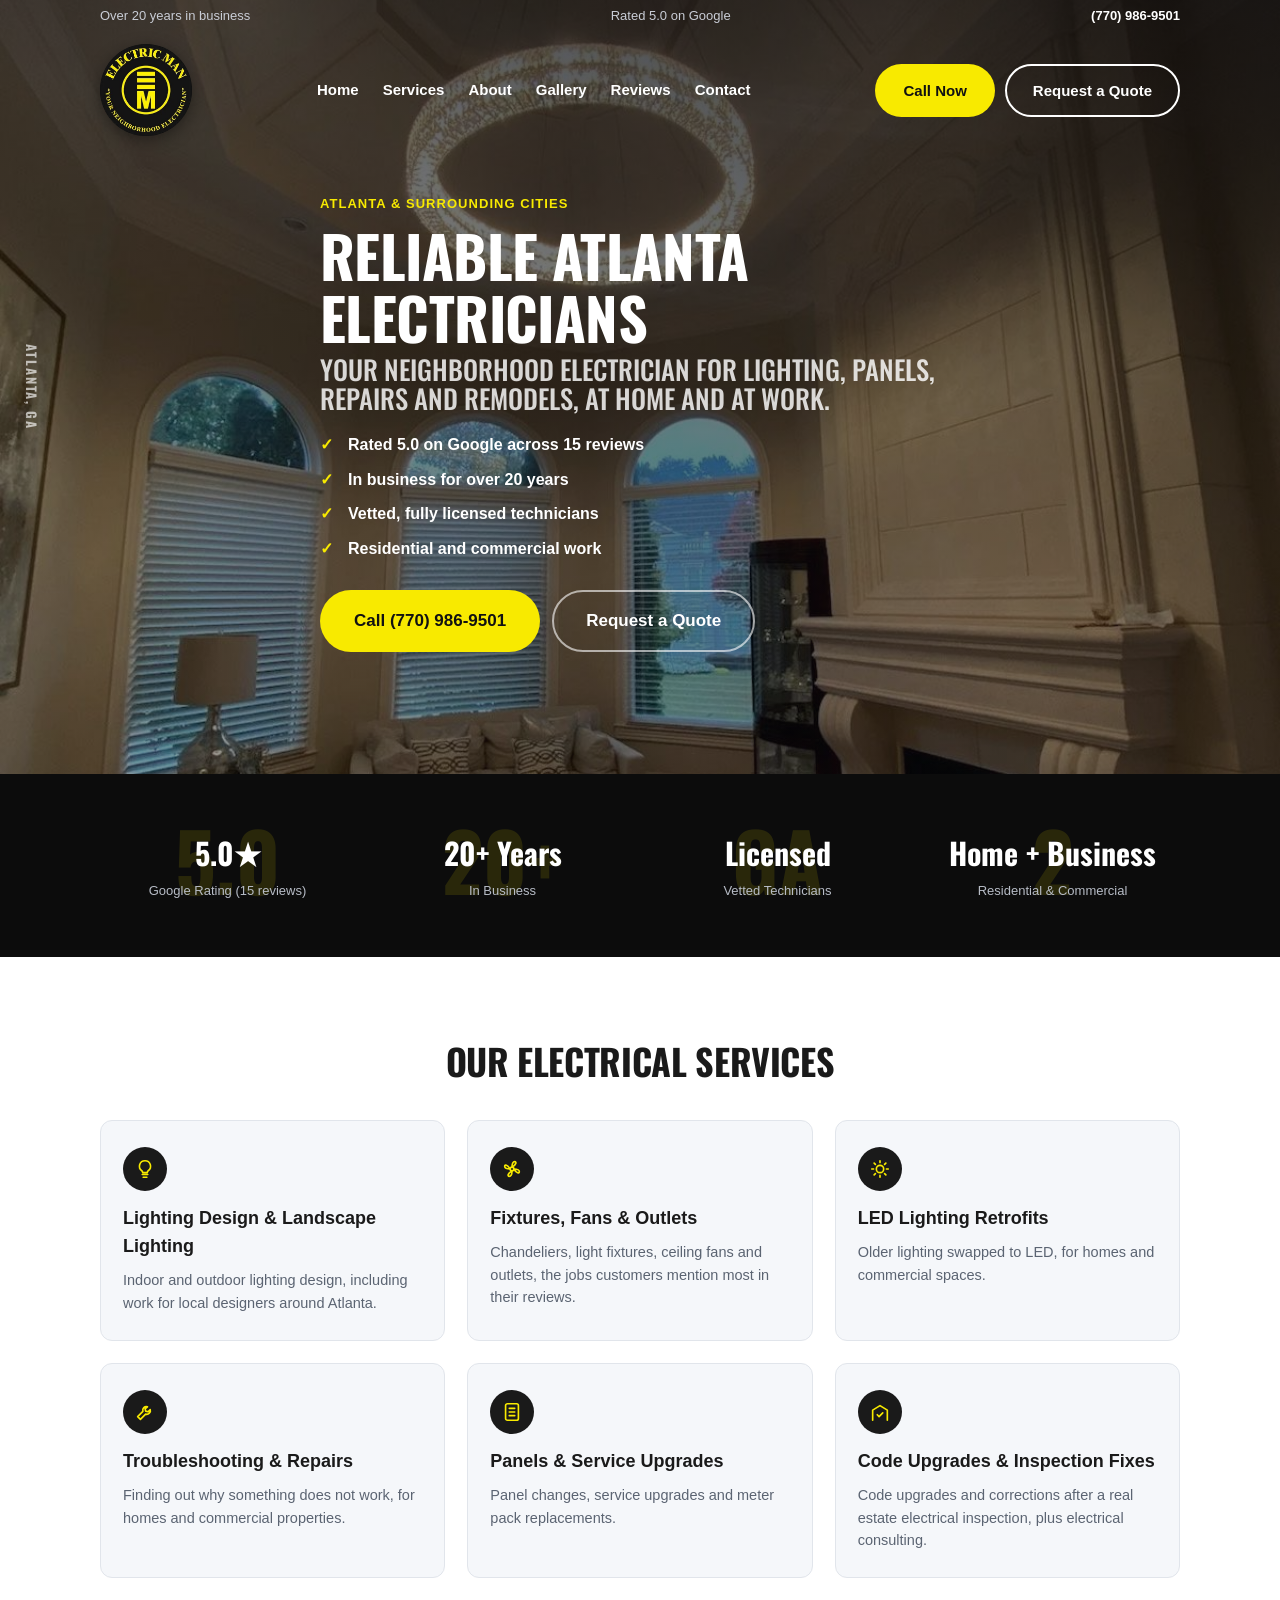
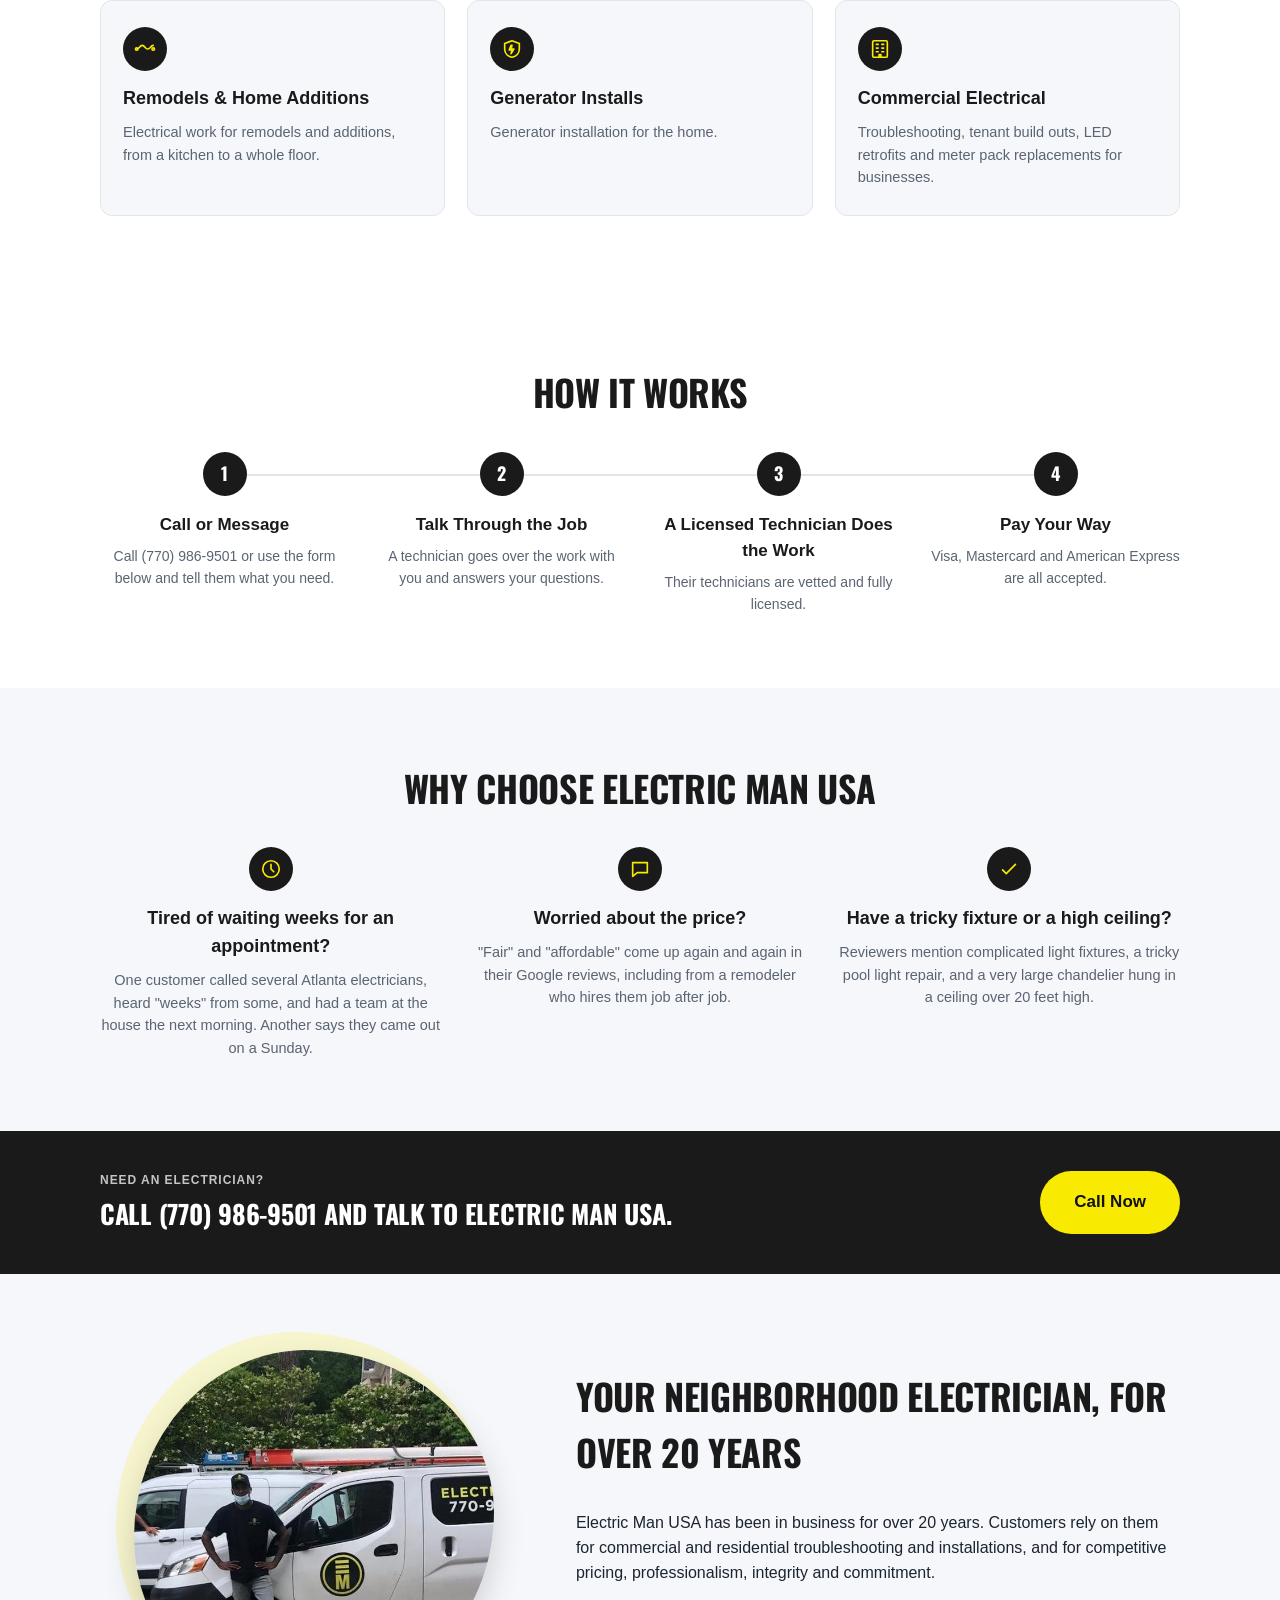
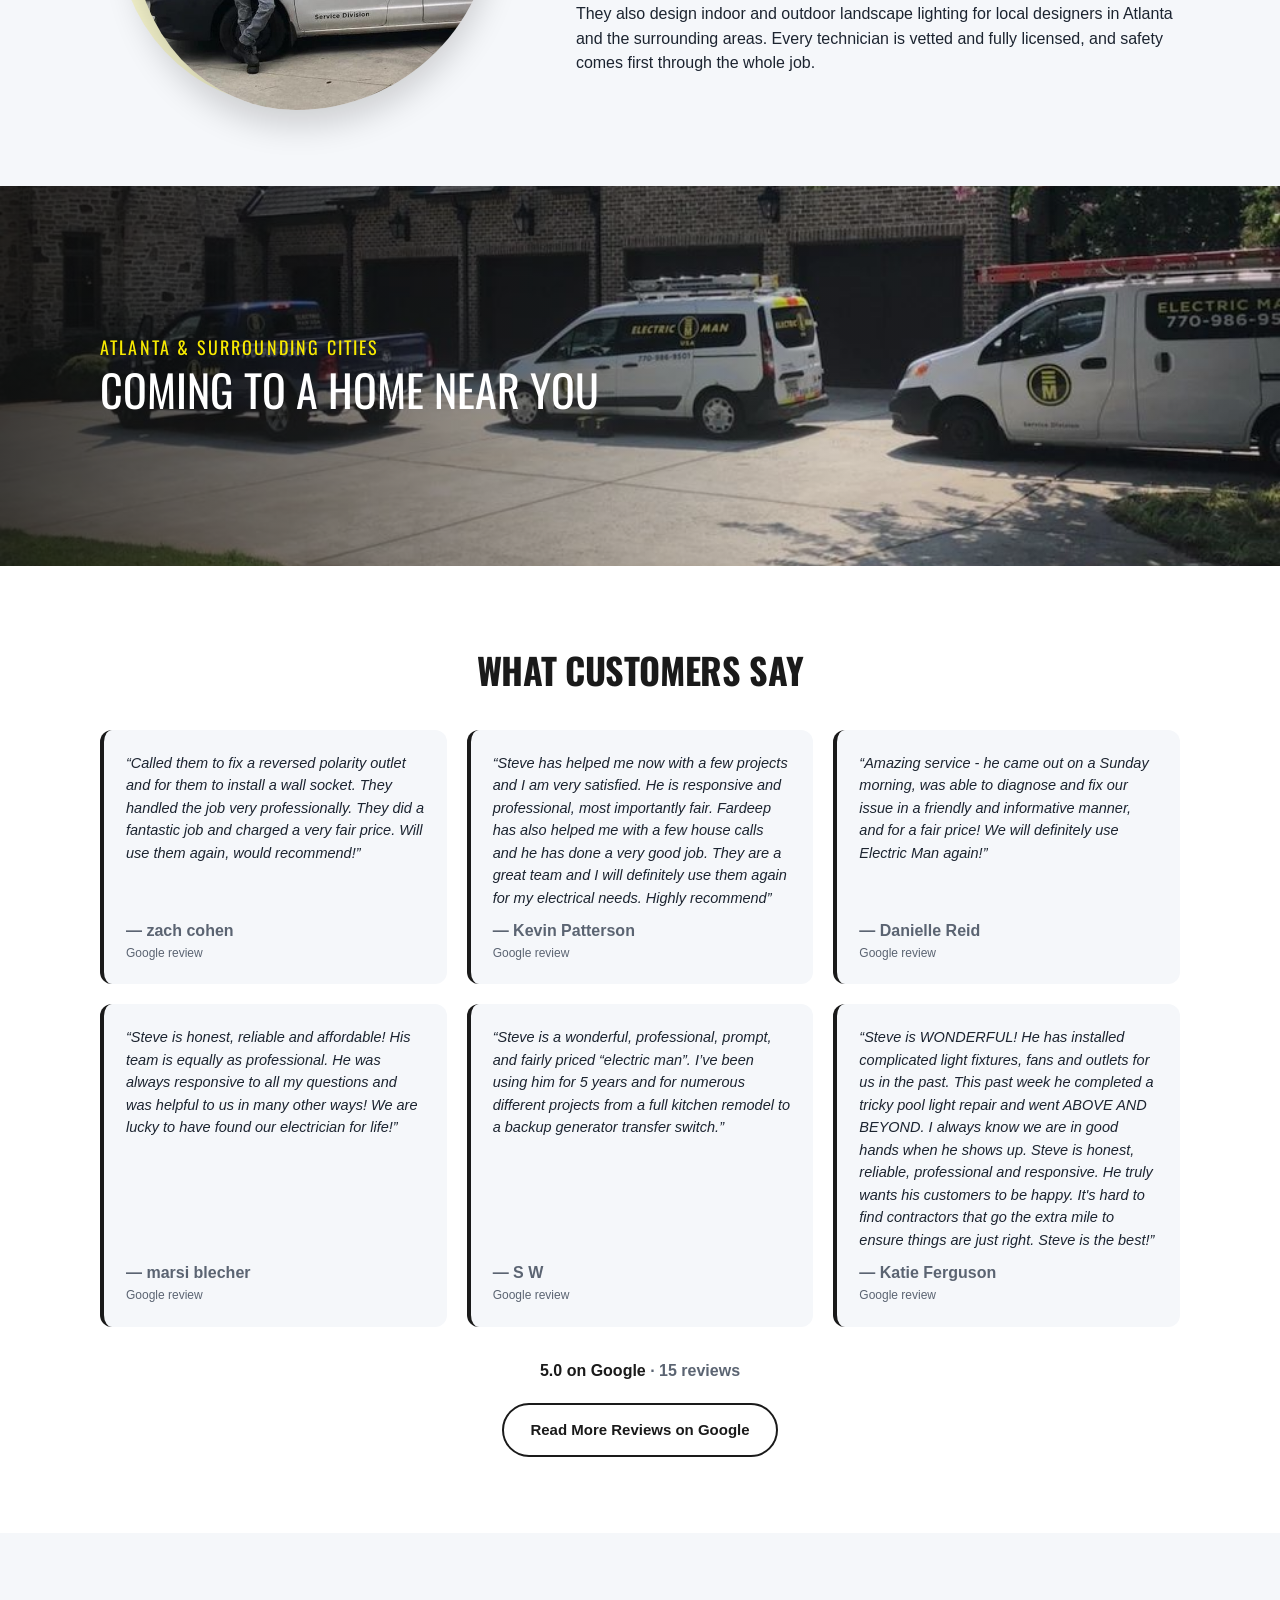
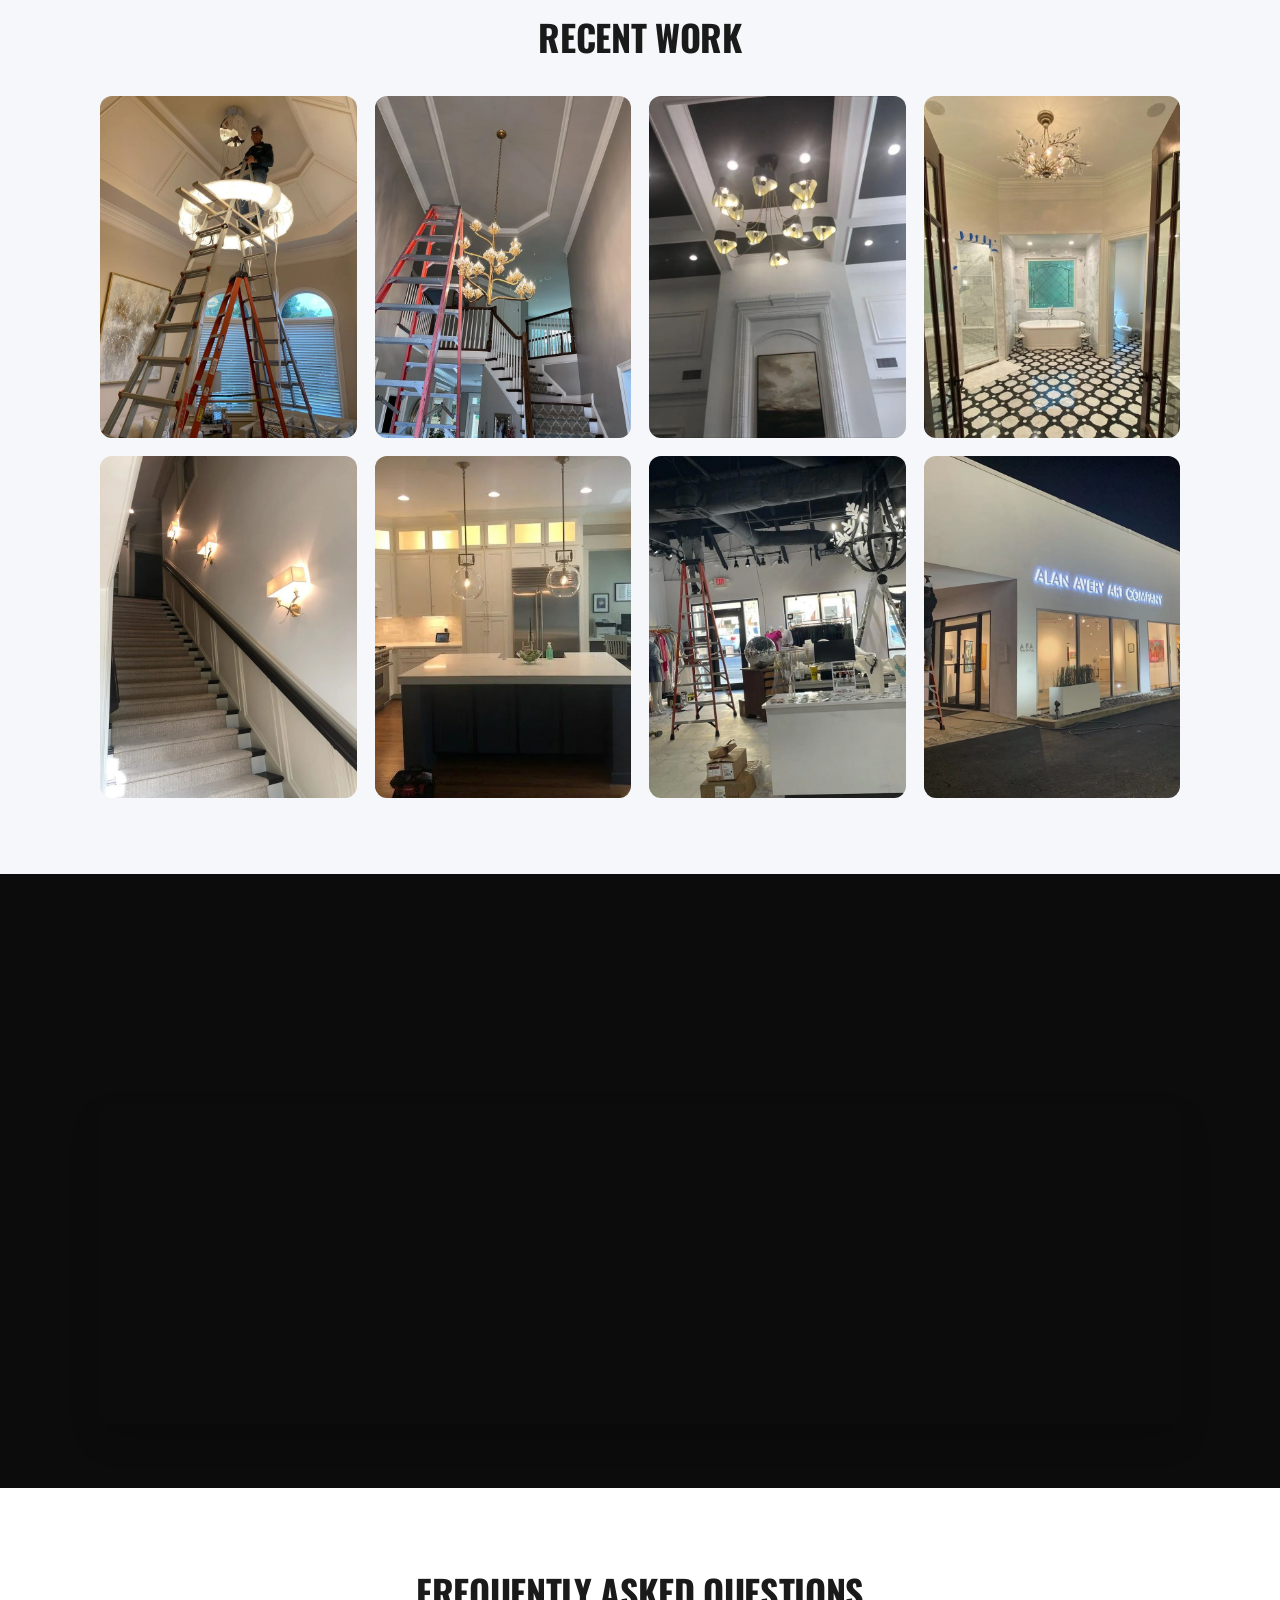
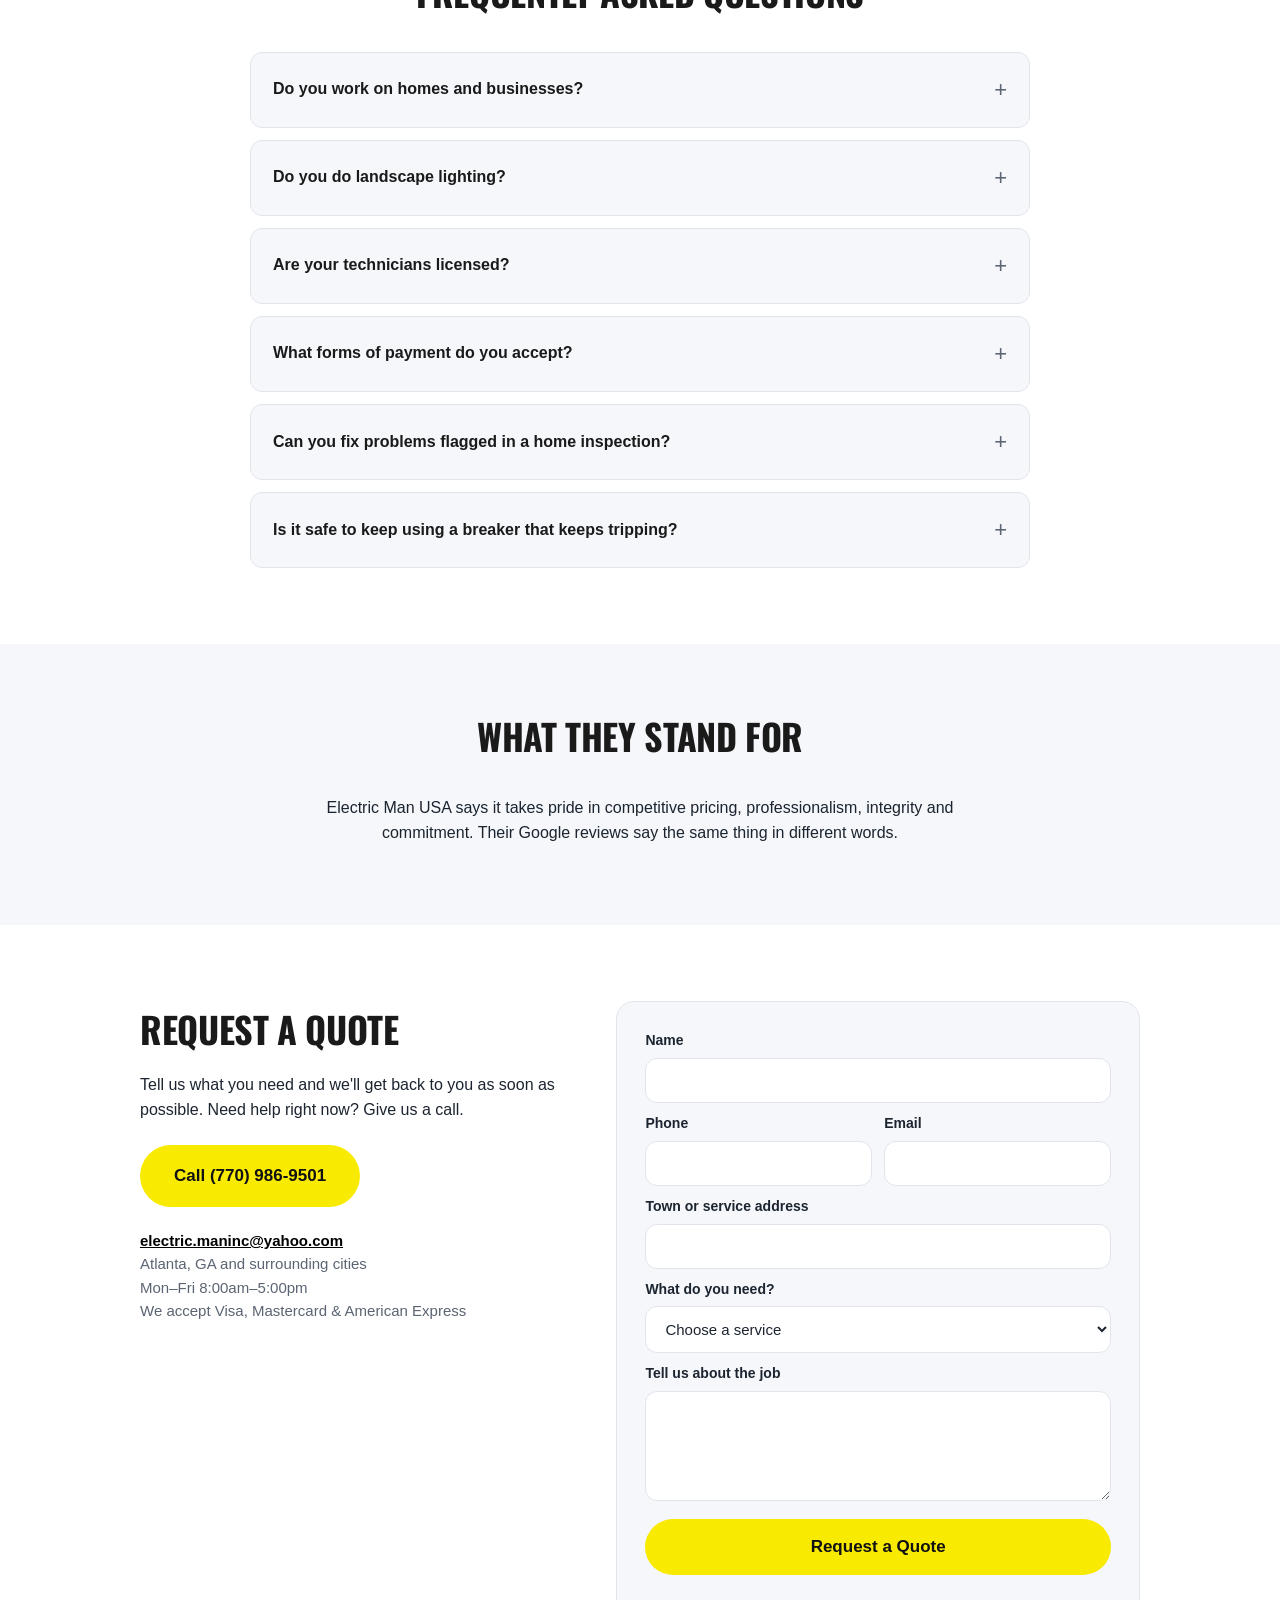
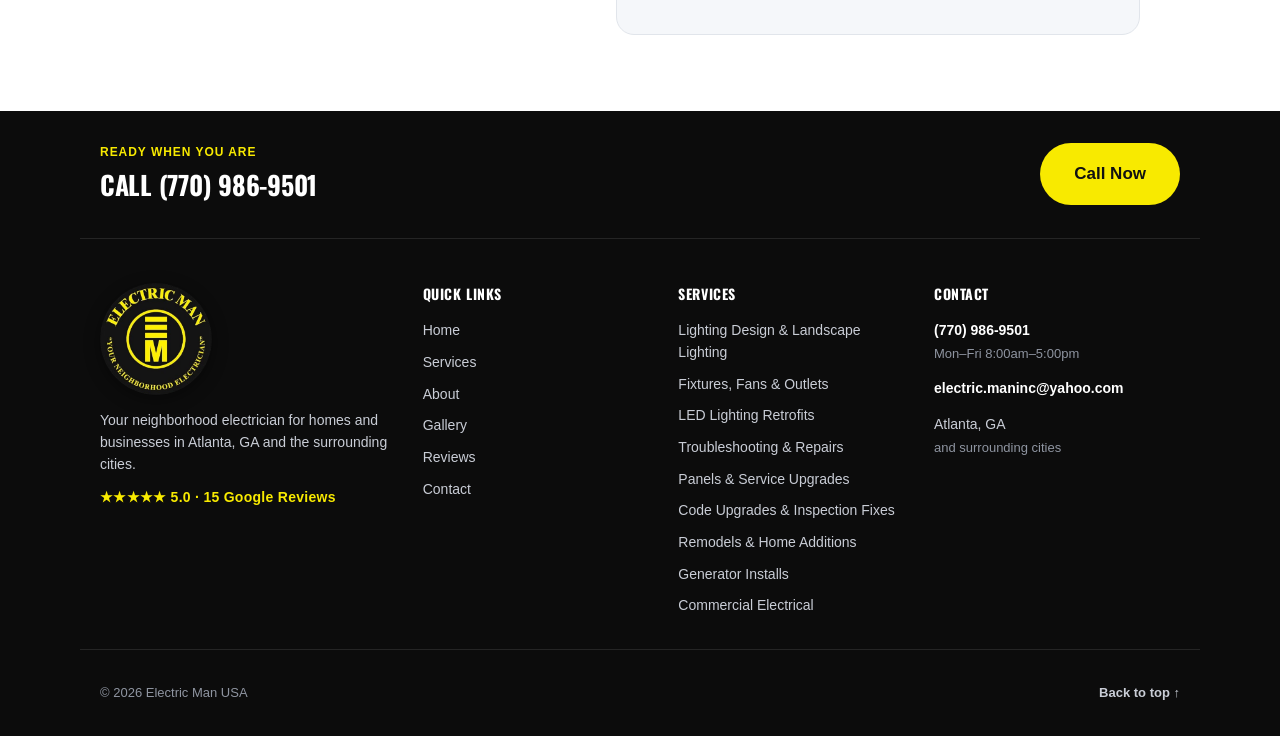
==== index.html @ 224c4399 "Free homepage rebuild for Electric Man USA (Atlanta, GA) Co-Authored-By: Claude Sonnet 5 <noreply@an" ====
<!DOCTYPE html>
<html lang="en">
<head>
<meta charset="UTF-8">
<meta name="viewport" content="width=device-width, initial-scale=1.0">
<title>Atlanta Electricians for Home &amp; Business | Electric Man USA</title>
<meta name="description" content="Reliable Atlanta electricians for lighting, panels, repairs and remodels. Rated 5.0 on Google. Call Electric Man USA at (770) 986-9501.">
<meta name="robots" content="index, follow">
<meta property="og:type" content="website">
<meta property="og:site_name" content="Electric Man USA">
<meta property="og:title" content="Atlanta Electricians for Home &amp; Business | Electric Man USA">
<meta property="og:description" content="Lighting, panels, repairs and remodels for Atlanta homes and businesses. Rated 5.0 on Google. Call (770) 986-9501.">
<meta property="og:locale" content="en_US">
<meta name="twitter:card" content="summary_large_image">
<meta name="twitter:title" content="Atlanta Electricians for Home &amp; Business | Electric Man USA">
<meta name="twitter:description" content="Lighting, panels, repairs and remodels for Atlanta homes and businesses. Rated 5.0 on Google.">
<!-- TODO before launch: add <link rel="canonical">, og:url, and og:image / twitter:image
     (needs a real domain and a hosted image; a data: URI won't work for social scrapers). -->
<script type="application/ld+json">
{
  "@context": "https://schema.org",
  "@type": "Electrician",
  "name": "Electric Man USA",
  "telephone": "+1-770-986-9501",
  "email": "electric.maninc@yahoo.com",
  "address": { "@type": "PostalAddress", "addressLocality": "Atlanta", "addressRegion": "GA", "addressCountry": "US" },
  "openingHoursSpecification": [{ "@type": "OpeningHoursSpecification", "dayOfWeek": ["Monday", "Tuesday", "Wednesday", "Thursday", "Friday"], "opens": "08:00", "closes": "17:00" }],
  "areaServed": [{ "@type": "City", "name": "Atlanta, GA" }],
  "paymentAccepted": "Visa, Mastercard, American Express",
  "aggregateRating": { "@type": "AggregateRating", "ratingValue": "5.0", "reviewCount": "15", "bestRating": "5" },
  "review": [
    {"@type": "Review", "author": {"@type": "Person", "name": "zach cohen"}, "reviewBody": "Called them to fix a reversed polarity outlet and for them to install a wall socket. They handled the job very professionally. They did a fantastic job and charged a very fair price. Will use them again, would recommend!"},
    {"@type": "Review", "author": {"@type": "Person", "name": "Kevin Patterson"}, "reviewBody": "Steve has helped me now with a few projects and I am very satisfied. He is responsive and professional, most importantly fair. Fardeep has also helped me with a few house calls and he has done a very good job. They are a great team and I will definitely use them again for my electrical needs. Highly recommend"},
    {"@type": "Review", "author": {"@type": "Person", "name": "Danielle Reid"}, "reviewBody": "Amazing service - he came out on a Sunday morning, was able to diagnose and fix our issue in a friendly and informative manner, and for a fair price! We will definitely use Electric Man again!"},
    {"@type": "Review", "author": {"@type": "Person", "name": "marsi blecher"}, "reviewBody": "Steve is honest, reliable and affordable! His team is equally as professional. He was always responsive to all my questions and was helpful to us in many other ways! We are lucky to have found our electrician for life!"},
    {"@type": "Review", "author": {"@type": "Person", "name": "S W"}, "reviewBody": "Steve is a wonderful, professional, prompt, and fairly priced “electric man”. I’ve been using him for 5 years and for numerous different projects from a full kitchen remodel to a backup generator transfer switch."},
    {"@type": "Review", "author": {"@type": "Person", "name": "Katie Ferguson"}, "reviewBody": "Steve is WONDERFUL! He has installed complicated light fixtures, fans and outlets for us in the past. This past week he completed a tricky pool light repair and went ABOVE AND BEYOND. I always know we are in good hands when he shows up. Steve is honest, reliable, professional and responsive. He truly wants his customers to be happy. It's hard to find contractors that go the extra mile to ensure things are just right. Steve is the best!"}
  ]
}
</script>
<link rel="preconnect" href="https://fonts.googleapis.com">
<link rel="preconnect" href="https://fonts.gstatic.com" crossorigin>
<link rel="preload" as="style" href="https://fonts.googleapis.com/css2?family=Oswald:wght@500;700&display=swap">
<link rel="stylesheet" href="https://fonts.googleapis.com/css2?family=Oswald:wght@500;700&display=swap" media="print" onload="this.media='all'">
<noscript><link rel="stylesheet" href="https://fonts.googleapis.com/css2?family=Oswald:wght@500;700&display=swap"></noscript>
<style>
/* ============ Design tokens ============
   Swap these per-business. Pull the primary/accent from the business's real
   logo/brand if they have one — sample the actual pixel colors (PIL/Pillow)
   rather than eyeballing a hex value, it's consistently more accurate.
   Otherwise this navy/amber pairing reads as "trades/trust" without looking
   like a template. Keep it to ONE dominant accent color doing all the
   CTA/heading work; a second brand color (if any) should stay a sparing
   accent (underlines, stat ghost numerals) rather than a second competing
   button color. Dark sections use a near-black ink rather than a second
   brand color — see "Modern visual design patterns" in references/patterns.md. */
:root {
  --color-primary: #1a1a1a;      /* logo black, sampled from the Electric Man badge (~#101010), lifted slightly */
  --color-primary-dark: #000000;
  --color-ink: #0c0c0c;          /* near-black — full-bleed section bands */
  --color-accent: #f8ea00;       /* logo yellow, sampled from the badge pixels (~#f8ea00) */
  --color-accent-dark: #c9bc00;
  --color-text: #1c2430;
  --color-text-muted: #5b6472;
  --color-bg: #ffffff;
  --color-bg-alt: #f5f7fa;
  --color-border: #e1e5eb;
  --font-body: -apple-system, BlinkMacSystemFont, "Segoe UI", Roboto, Helvetica, Arial, sans-serif;
  --font-heading: "Oswald", var(--font-body);
  --radius: 12px;
  --radius-pill: 999px;
  --shadow: 0 2px 10px rgba(0,0,0,.08);
  --shadow-lift: 0 16px 32px rgba(0,0,0,.16);
}

* { box-sizing: border-box; }
html { scroll-behavior: smooth; }
body {
  margin: 0;
  font-family: var(--font-body);
  color: var(--color-text);
  background: var(--color-bg);
  line-height: 1.55;
}
img { max-width: 100%; display: block; }
a { color: inherit; }
.wrap { max-width: 1120px; margin: 0 auto; padding: 0 20px; }

.skip-link {
  position: absolute; left: -999px; top: 0; background: #fff; color: #000;
  padding: 10px 16px; z-index: 100;
}
.skip-link:focus { left: 10px; top: 10px; }

/* Scroll-reveal: opacity + slight rise, disabled outright for reduced-motion.
   Motion is decoration only — never applied to phone numbers or CTAs. */
.reveal { opacity: 0; transform: translateY(16px); transition: opacity .5s ease, transform .5s ease; }
.reveal.is-visible { opacity: 1; transform: translateY(0); }
@media (prefers-reduced-motion: reduce) {
  .reveal { opacity: 1; transform: none; transition: none; }
}

/* ============ Buttons ============ */
.btn {
  display: inline-block;
  padding: 13px 26px;
  border-radius: var(--radius-pill);
  font-weight: 600;
  text-decoration: none;
  border: 2px solid transparent;
  cursor: pointer;
  font-size: 15px;
  transition: background .15s ease, color .15s ease, border-color .15s ease, transform .15s ease;
}
.btn-primary { background: var(--color-primary); color: #fff; }
.btn-primary:hover { background: var(--color-primary-dark); }
.btn-outline { background: transparent; border-color: currentColor; }
.btn-outline:hover { background: rgba(0,0,0,.05); }
.btn-lg { padding: 16px 32px; font-size: 17px; }

/* ============ Header (transparent over the full-bleed hero photo, solid once scrolled) ============
   position: absolute at rest — NOT sticky — so the hero photo starts at true y=0 behind it;
   .is-scrolled (toggled in the footer script as soon as scrollY > 12) switches it to fixed with
   a solid background, which is normal sticky-header behavior for the rest of the page. */
.site-header { position: absolute; top: 0; left: 0; right: 0; z-index: 50; }
.site-header.is-scrolled { position: fixed; }

/* Once the header is fixed (scrolled), a bare anchor jump (skip-link, back-to-top, the footer's
   real #services link) lands the target flush with the viewport's true top — right where the
   fixed header now sits, burying the section's own heading under it. scroll-margin-top offsets
   the landing spot by the scrolled header's real height (measured: ~98px desktop, ~53px under
   the 640px breakpoint where the topbar is already hidden) plus a little breathing room. */
#main, #services, #about, #reviews, #service-area, #contact { scroll-margin-top: 112px; }
@media (max-width: 640px) {
  #main, #services, #about, #reviews, #service-area, #contact { scroll-margin-top: 66px; }
}

.topbar {
  background: transparent;
  color: #c9cdd6;
  font-size: 13px;
  transition: background .3s ease;
}
.site-header.is-scrolled .topbar { background: var(--color-ink); }
.topbar-inner {
  display: flex; flex-wrap: wrap; gap: 8px 20px;
  justify-content: space-between; align-items: center;
  padding: 6px 20px;
}
.topbar-phone { color: #fff; font-weight: 700; text-decoration: none; }
/* The topbar is sticky-header chrome that eats a disproportionate chunk of a
   phone viewport on every scroll position. The phone number is already a
   persistent nav button and a persistent bottom bar on mobile, so the topbar
   (hours + address) is redundant below this width — drop it to give content
   the room back. */
@media (max-width: 640px) {
  .topbar { display: none; }
}

.main-nav {
  display: flex; align-items: center; justify-content: space-between;
  gap: 16px; padding: 12px 20px;
  background: transparent;
  border-bottom: 1px solid transparent;
  transition: padding .2s ease, box-shadow .2s ease, background .3s ease, border-color .3s ease, backdrop-filter .3s ease;
}
.site-header.is-scrolled .main-nav {
  padding: 6px 20px; box-shadow: var(--shadow);
  background: rgba(255,255,255,.9);
  backdrop-filter: saturate(180%) blur(8px);
  border-bottom-color: var(--color-border);
}
.logo { display: flex; align-items: center; gap: 10px; text-decoration: none; }
.logo-badge {
  width: 60px; height: 60px; border-radius: 50%; overflow: hidden;
  position: relative; flex-shrink: 0; background: #fff;
  box-shadow: inset 0 0 0 1px var(--color-border);
  transition: width .2s ease, height .2s ease;
}
.site-header.is-scrolled .logo-badge { width: 46px; height: 46px; }
.logo-badge img { width: 100%; height: 100%; object-fit: cover; }
.logo-text {
  font-family: var(--font-heading); font-size: 22px; font-weight: 700;
  color: var(--color-primary); letter-spacing: -0.01em; text-transform: uppercase;
}
.nav-links { list-style: none; display: flex; gap: 24px; margin: 0; padding: 0; }
.nav-links a { text-decoration: none; font-weight: 600; font-size: 15px; color: #fff; transition: color .3s ease; }
.site-header.is-scrolled .nav-links a { color: var(--color-text); }
.nav-links a:hover { color: var(--color-accent); }
.site-header.is-scrolled .nav-links a:hover { color: var(--color-primary); }
.nav-ctas { display: flex; gap: 10px; }
.nav-ctas .btn-outline { border-color: #fff; color: #fff; transition: color .3s ease, border-color .3s ease; }
.site-header.is-scrolled .nav-ctas .btn-outline { border-color: var(--color-primary); color: var(--color-primary); }

/* Hamburger toggle — hidden on desktop, shown under the mobile breakpoint */
.menu-toggle {
  display: none; flex-direction: column; justify-content: center; align-items: center;
  gap: 5px; width: 40px; height: 40px; padding: 8px; margin: 0;
  background: transparent; border: none; cursor: pointer; flex-shrink: 0;
}
.menu-toggle span {
  display: block; width: 100%; height: 2px; background: #fff;
  border-radius: 2px; transition: transform .2s ease, opacity .2s ease, background .3s ease;
}
.site-header.is-scrolled .menu-toggle span { background: var(--color-primary); }
.menu-toggle[aria-expanded="true"] span:nth-child(1) { transform: translateY(7px) rotate(45deg); }
.menu-toggle[aria-expanded="true"] span:nth-child(2) { opacity: 0; }
.menu-toggle[aria-expanded="true"] span:nth-child(3) { transform: translateY(-7px) rotate(-45deg); }

/* Mobile dropdown menu — holds the nav links AND the Call/Estimate buttons on
   mobile, since there's no room for them in the header bar itself. Anchored
   under the header as a floating panel so it overlays the page instead of
   pushing content down. */
.mobile-menu {
  display: none;
  position: absolute; top: 100%; left: 0; right: 0;
  background: #fff; border-bottom: 1px solid var(--color-border);
  box-shadow: var(--shadow-lift);
  padding: 8px 20px 24px;
}
.mobile-menu.is-open { display: block; }
.mobile-menu-links { list-style: none; margin: 0; padding: 0; display: grid; }
.mobile-menu-links a {
  display: block; padding: 14px 2px; font-weight: 600; font-size: 16px;
  text-decoration: none; color: var(--color-text); border-bottom: 1px solid var(--color-border);
}
.mobile-menu-ctas { display: grid; gap: 10px; margin-top: 16px; }
.mobile-menu-ctas .btn { text-align: center; width: 100%; }
.mobile-menu-ctas .btn-outline { border-color: var(--color-primary); color: var(--color-primary); }

@media (max-width: 860px) {
  .nav-links { display: none; }  /* desktop inline nav — replaced by the mobile menu below */
  .nav-ctas { display: none; }   /* header buttons — moved into the mobile menu, not the header bar */
  .menu-toggle { display: flex; }
  .main-nav { position: relative; flex-wrap: nowrap; }
}
@media (min-width: 861px) {
  .mobile-menu { display: none !important; }
}

/* ============ Hero (premium/editorial tier — full-bleed photo, not boxed) ============
   Photo fills the section edge-to-edge with a dark gradient overlay for legibility; copy sits
   on top in a single column. Pairs with the transparent-over-photo header below: the header is
   taken out of flow (position: absolute) so the hero starts at true y=0 behind it, then swaps
   to position: fixed with a solid background once .is-scrolled is set (see site-header rules) —
   position: sticky does NOT work for this, it still reserves its own flow space. */
.hero {
  position: relative; min-height: 86vh; display: flex; align-items: center;
  overflow: hidden; background: var(--color-ink); color: #fff;
}
.hero-bg-photo {
  position: absolute; inset: 0; width: 100%; height: 100%; object-fit: cover; z-index: 0;
}
.hero::before {
  content: ""; position: absolute; inset: 0; z-index: 1; pointer-events: none;
  background: linear-gradient(200deg, rgba(6,8,14,.82) 0%, rgba(6,8,14,.55) 45%, rgba(6,8,14,.4) 100%);
}
.hero-inner {
  position: relative; z-index: 2;
  /* Longhand only — a shorthand `padding: Xpx 0 Ypx` here would silently wipe the horizontal
     padding .wrap already supplies (documented pitfall; verified with getComputedStyle below). */
  padding-top: 168px; padding-bottom: 96px;
}
.hero-copy { max-width: 640px; }
.eyebrow {
  text-transform: uppercase; letter-spacing: .08em; font-size: 13px;
  font-weight: 700; color: var(--color-accent); margin: 0 0 10px;
}
.hero h1 {
  font-family: var(--font-heading); font-size: clamp(34px, 5.2vw, 58px);
  line-height: 1.08; margin: 0 0 20px; color: #fff;
  text-transform: uppercase; letter-spacing: -0.01em;
}
.hero h1 .h1-sub {
  display: block; font-size: 0.46em; letter-spacing: 0;
  color: rgba(255,255,255,.82); font-weight: 500; margin-top: 6px;
}
.trust-bullets { list-style: none; margin: 0 0 28px; padding: 0; display: grid; gap: 10px; }
.trust-bullets li { font-weight: 600; padding-left: 28px; position: relative; }
.trust-bullets li::before {
  content: "✓"; position: absolute; left: 0; color: var(--color-accent); font-weight: 800;
}
.hero-ctas { display: flex; gap: 12px; flex-wrap: wrap; }

/* Rotated vertical edge label — a near-zero-cost editorial detail (see "Premium/editorial
   design tier" in references/patterns.md). Hidden on narrow phones where there's no room. */
.hero-edge-label {
  position: absolute; left: 22px; top: 50%; transform: translateY(-50%);
  writing-mode: vertical-rl; text-orientation: mixed;
  color: rgba(255,255,255,.65); font-family: var(--font-heading); font-weight: 700;
  letter-spacing: .14em; font-size: 13px; text-transform: uppercase; z-index: 2;
}
@media (max-width: 700px) { .hero-edge-label { display: none; } }

.photo-placeholder {
  background: repeating-linear-gradient(45deg, #dde3ec, #dde3ec 12px, #eef1f6 12px, #eef1f6 24px);
  border: 2px dashed #b7c0cf;
  border-radius: var(--radius);
  min-height: 280px;
  display: flex; align-items: center; justify-content: center;
  color: #5b6472; font-weight: 700; text-align: center; padding: 20px;
}

@media (max-width: 700px) {
  .hero { min-height: 78vh; }
}

/* ============ Trust stats bar (ghost-numeral treatment) ============
   data-ghost repeats the stat value as a huge, low-opacity watermark behind
   it — the single highest-payoff visual device found in the modern-design
   research. font-size uses clamp(), not a fixed px — a fixed size overflows
   into the neighboring column on narrow phones. */
.stats-bar { background: var(--color-ink); color: #fff; padding: 44px 0; }
.stats-grid {
  display: grid; grid-template-columns: repeat(4, 1fr); gap: 20px; text-align: center;
}
.stat { position: relative; padding: 12px 8px; overflow: hidden; }
.stat::before {
  content: attr(data-ghost);
  position: absolute; top: 50%; left: 50%; transform: translate(-50%, -55%);
  font-family: var(--font-heading); font-size: clamp(36px, 12vw, 80px); font-weight: 700;
  color: var(--color-accent); opacity: .12; white-space: nowrap; z-index: 0;
  pointer-events: none;
}
.stat-value { position: relative; z-index: 1; display: block; font-family: var(--font-heading); font-size: 30px; font-weight: 700; }
.stat-label { position: relative; z-index: 1; display: block; font-size: 13px; color: #b7bcc6; margin-top: 4px; }
@media (max-width: 700px) { .stats-grid { grid-template-columns: repeat(2, 1fr); } }

/* ============ Services ============ */
.services { padding: 76px 0; }
.services h2, .about h2, .testimonials h2, .service-area h2, .guarantee h2, .contact h2,
.process h2, .why-us h2, .gallery h2, .faq h2 {
  font-family: var(--font-heading); text-transform: uppercase; letter-spacing: -0.01em;
  font-size: clamp(26px, 3.4vw, 36px); color: var(--color-primary); margin: 0 0 32px; text-align: center;
}
.service-area h2 { color: #fff; }
.services-grid { display: grid; grid-template-columns: repeat(3, 1fr); gap: 22px; }
.service-card {
  background: var(--color-bg-alt); border-radius: var(--radius); padding: 26px 22px;
  border: 1px solid var(--color-border);
  transition: transform .2s ease, box-shadow .2s ease, border-color .2s ease;
}
.service-card:hover { transform: translateY(-6px); box-shadow: var(--shadow-lift); border-color: transparent; }
.service-icon {
  width: 44px; height: 44px; border-radius: 50%; background: var(--color-primary);
  display: flex; align-items: center; justify-content: center; margin-bottom: 14px;
}
.service-icon svg { width: 22px; height: 22px; stroke: #fff; fill: none; }
.service-card h3 { margin: 0 0 8px; color: var(--color-primary); font-size: 18px; }
.service-card p { margin: 0; color: var(--color-text-muted); font-size: 14.5px; }
@media (max-width: 860px) { .services-grid { grid-template-columns: repeat(2, 1fr); } }
@media (max-width: 560px) { .services-grid { grid-template-columns: 1fr; } }

/* ============ How It Works (process steps) ============ */
.process { padding: 72px 0; background: var(--color-bg); }
.process-grid { display: grid; grid-template-columns: repeat(4, 1fr); gap: 28px; position: relative; }
.process-grid::before {
  content: ""; position: absolute; top: 22px; left: 12.5%; right: 12.5%; height: 2px;
  background: var(--color-border); z-index: 0;
}
.process-step { position: relative; z-index: 1; text-align: center; }
.process-num {
  display: flex; align-items: center; justify-content: center; margin: 0 auto 16px;
  width: 44px; height: 44px; border-radius: 50%; background: var(--color-primary);
  color: #fff; font-family: var(--font-heading); font-weight: 700; font-size: 18px;
}
.process-step h3 { margin: 0 0 8px; color: var(--color-primary); font-size: 17px; }
.process-step p { margin: 0; color: var(--color-text-muted); font-size: 14px; }
@media (max-width: 860px) {
  .process-grid { grid-template-columns: 1fr 1fr; gap: 32px 20px; }
  .process-grid::before { display: none; }
}
@media (max-width: 480px) { .process-grid { grid-template-columns: 1fr; } }

/* ============ Why Choose Us ============ */
.why-us { padding: 72px 0; background: var(--color-bg-alt); }
.why-us-grid { display: grid; grid-template-columns: repeat(3, 1fr); gap: 28px; }
.why-us-item { text-align: center; }
.why-us-item .service-icon { margin: 0 auto 14px; }
.why-us-item h3 { margin: 0 0 8px; color: var(--color-primary); font-size: 18px; }
.why-us-item p { margin: 0; color: var(--color-text-muted); font-size: 14.5px; }
@media (max-width: 700px) { .why-us-grid { grid-template-columns: 1fr; gap: 32px; } }

/* ============ Mid-page CTA banner ============ */
.cta-banner { background: var(--color-primary); padding: 40px 0; }
.cta-banner-inner {
  display: flex; align-items: center; justify-content: space-between; gap: 20px; flex-wrap: wrap;
}
.cta-banner-eyebrow {
  margin: 0 0 4px; text-transform: uppercase; letter-spacing: .08em; font-size: 12px;
  font-weight: 700; color: rgba(255,255,255,.75);
}
.cta-banner h3 {
  margin: 0; font-family: var(--font-heading); text-transform: uppercase;
  font-size: clamp(19px, 2.4vw, 26px); color: #fff; letter-spacing: -0.01em;
}
.cta-banner .btn-primary { background: #fff; color: var(--color-primary); }
.cta-banner .btn-primary:hover { background: var(--color-bg-alt); }
@media (max-width: 560px) { .cta-banner-inner { flex-direction: column; text-align: center; } }

/* ============ About (blob-crop photo) ============
   A shaped (circle/blob) crop is the best fix for a stock or otherwise
   imperfect photo looking like an obvious placeholder rather than a
   deliberate design choice. */
.about { background: var(--color-bg-alt); padding: 76px 0; }
.about-inner { display: grid; grid-template-columns: .85fr 1.2fr; gap: 48px; align-items: center; }
.about-copy h2 { text-align: left; }
.about-media { position: relative; aspect-ratio: 1 / 1; max-width: 360px; margin: 0 auto; }
.about-media::before {
  content: ""; position: absolute; inset: -18px 6px 6px -18px;
  background: var(--color-accent); opacity: .18; border-radius: 48% 52% 55% 45% / 52% 45% 55% 48%;
  z-index: 0;
}
.about-media img.stock-photo {
  position: relative; z-index: 1; width: 100%; height: 100%; object-fit: cover;
  border-radius: 48% 52% 55% 45% / 52% 45% 55% 48%;
  box-shadow: var(--shadow-lift);
}
@media (max-width: 860px) { .about-inner { grid-template-columns: 1fr; } }

/* ============ Testimonials ============ */
.testimonials { padding: 76px 0; text-align: center; background: var(--color-bg); }
.testimonial-grid { display: grid; grid-template-columns: repeat(3, 1fr); gap: 20px; margin-bottom: 32px; text-align: left; }
.testimonial {
  margin: 0; background: var(--color-bg-alt); border-left: 4px solid var(--color-primary);
  padding: 22px; border-radius: var(--radius); display: flex; flex-direction: column;
  transition: transform .2s ease, box-shadow .2s ease;
}
.testimonial:hover { transform: translateY(-6px); box-shadow: var(--shadow-lift); }
.testimonial p { margin: 0 0 10px; font-style: italic; font-size: 14.5px; }
.testimonial cite { font-weight: 700; font-style: normal; color: var(--color-text-muted); margin-top: auto; }
@media (max-width: 900px) { .testimonial-grid { grid-template-columns: 1fr 1fr; } }
@media (max-width: 620px) { .testimonial-grid { grid-template-columns: 1fr; } }

/* ============ Recent Work gallery ============ */
.gallery { padding: 76px 0; background: var(--color-bg-alt); }
.gallery-grid { display: grid; grid-template-columns: repeat(4, 1fr); gap: 18px; }
/* .gallery-item is a real <button> (so it's keyboard/screen-reader operable), reset to look
   like the plain photo tile it replaces. */
.gallery-item {
  min-height: 0; aspect-ratio: 1 / 1; padding: 0; font-size: 13px;
  border: none; background: none; cursor: pointer; border-radius: var(--radius);
  display: block; width: 100%;
}
.gallery-item.photo-placeholder { padding: 12px; border-radius: var(--radius); }
img.stock-photo.gallery-photo {
  width: 100%; height: 100%; aspect-ratio: 1 / 1; object-fit: cover; border-radius: var(--radius);
  transition: transform .3s ease, box-shadow .3s ease;
}
.gallery-item:hover img.stock-photo.gallery-photo { transform: translateY(-4px); box-shadow: var(--shadow-lift); }
@media (max-width: 860px) { .gallery-grid { grid-template-columns: repeat(2, 1fr); } }

/* ============ Gallery lightbox ============
   Plain JS, zero dependencies. Focus moves to the close button on open and is trapped inside
   the dialog until closed; Escape closes and returns focus to the thumbnail that opened it. */
.lightbox {
  position: fixed; inset: 0; z-index: 200;
  display: flex; align-items: center; justify-content: center;
}
.lightbox[hidden] { display: none; }
.lightbox-backdrop { position: absolute; inset: 0; background: rgba(6,8,14,.9); }
.lightbox-content {
  position: relative; z-index: 1; max-width: min(900px, 92vw); max-height: 88vh;
  display: flex; flex-direction: column; align-items: center; gap: 12px;
}
.lightbox-img {
  max-width: 100%; max-height: 72vh; width: auto; height: auto;
  border-radius: var(--radius); box-shadow: var(--shadow-lift); display: block;
}
.lightbox-caption { color: #e7e9ee; font-size: 14px; text-align: center; margin: 0; max-width: 640px; }
.lightbox-close {
  position: absolute; top: -44px; right: 0; background: none; border: none; color: #fff;
  font-size: 32px; line-height: 1; cursor: pointer; padding: 4px 8px;
}
.lightbox-nav {
  position: absolute; top: 50%; transform: translateY(-50%);
  background: rgba(255,255,255,.12); border: none; color: #fff; width: 44px; height: 44px;
  border-radius: 50%; font-size: 26px; line-height: 1; cursor: pointer;
}
.lightbox-nav:hover { background: rgba(255,255,255,.24); }
.lightbox-prev { left: -56px; }
.lightbox-next { right: -56px; }
@media (max-width: 700px) {
  .lightbox-prev { left: 6px; }
  .lightbox-next { right: 6px; }
  .lightbox-close { top: -40px; }
}

/* ============ Service area (dark ink band) ============ */
.service-area { background: var(--color-ink); color: #fff; padding: 64px 0; text-align: center; }
.service-area-list { color: #c9cdd6; max-width: 760px; margin: 0 auto 28px; }
.map-embed { border-radius: var(--radius); overflow: hidden; box-shadow: var(--shadow-lift); }
.map-embed iframe { width: 100%; height: 320px; border: 0; display: block; filter: grayscale(.15); }

/* ============ FAQ (native details/summary accordion, zero JS) ============ */
.faq { padding: 76px 0; background: var(--color-bg); }
.faq-list { max-width: 780px; margin: 0 auto; display: grid; gap: 12px; }
.faq-item {
  background: var(--color-bg-alt); border: 1px solid var(--color-border); border-radius: var(--radius);
  padding: 4px 22px;
}
.faq-item summary {
  padding: 16px 0; font-weight: 700; color: var(--color-primary); cursor: pointer;
  list-style: none; display: flex; align-items: center; justify-content: space-between; gap: 16px;
}
.faq-item summary::-webkit-details-marker { display: none; }
.faq-item summary::after {
  content: "+"; font-size: 22px; font-weight: 400; color: var(--color-text-muted);
  flex-shrink: 0; transition: transform .2s ease;
}
.faq-item[open] summary::after { transform: rotate(45deg); }
.faq-item p { margin: 0 0 18px; color: var(--color-text-muted); font-size: 14.5px; }

/* ============ Guarantee ============ */
.guarantee { padding: 64px 0; text-align: center; background: var(--color-bg-alt); }
.guarantee-inner { max-width: 720px; margin: 0 auto; }
.guarantee blockquote { margin: 16px 0; font-style: italic; color: var(--color-text-muted); border-left: 3px solid var(--color-accent); padding-left: 16px; text-align: left; display: inline-block; }

/* ============ Contact ============ */
.contact { background: var(--color-bg); padding: 76px 0; text-align: center; }
.contact-inner { max-width: 520px; margin: 0 auto; }
.contact-inner .btn { margin-top: 22px; }
.contact-divider {
  margin: 22px 0 0; font-size: 13px; color: var(--color-text-muted);
  display: flex; align-items: center; gap: 12px;
}
.contact-divider::before, .contact-divider::after { content: ""; flex: 1; height: 1px; background: var(--color-border); }
.contact-form { display: grid; gap: 12px; margin-top: 20px; text-align: left; }
.contact-form input, .contact-form textarea {
  padding: 13px 15px; border: 1px solid var(--color-border); border-radius: var(--radius);
  font-family: inherit; font-size: 15px;
}
.contact-form textarea { min-height: 100px; resize: vertical; }

/* ============ Footer ============
   Not a bare 3-line block: a CTA band, a 4-column grid, a bottom bar. */
.site-footer { background: var(--color-ink); color: #c9cdd6; font-size: 14px; }

.footer-cta {
  display: flex; align-items: center; justify-content: space-between; gap: 20px;
  flex-wrap: wrap; padding-top: 32px; padding-bottom: 32px;
  border-bottom: 1px solid rgba(255,255,255,.1);
}
.footer-cta-eyebrow {
  margin: 0 0 4px; text-transform: uppercase; letter-spacing: .08em; font-size: 12px;
  font-weight: 700; color: var(--color-accent);
}
.footer-cta h3 {
  margin: 0; font-family: var(--font-heading); text-transform: uppercase;
  font-size: clamp(19px, 2.4vw, 26px); color: #fff; letter-spacing: -0.01em;
}

.footer-grid {
  display: grid; grid-template-columns: 1.3fr 1fr 1fr 1.1fr; gap: 32px;
  padding-top: 44px; padding-bottom: 32px;
}
.footer-col h4 {
  margin: 0 0 16px; color: #fff; font-family: var(--font-heading);
  text-transform: uppercase; font-size: 14px; letter-spacing: .04em;
}
.footer-brand .footer-logo { display: flex; align-items: center; gap: 10px; margin-bottom: 14px; }
.footer-brand .footer-logo .logo-badge { width: 52px; height: 52px; }
.footer-brand .footer-logo span.logo-text { font-size: 18px; color: #fff; }
.footer-brand p { margin: 0 0 10px; line-height: 1.6; }
.footer-rating { color: var(--color-accent); font-weight: 700; letter-spacing: .02em; }
.footer-col ul { list-style: none; margin: 0; padding: 0; display: grid; gap: 10px; }
.footer-col ul a { color: #c9cdd6; text-decoration: none; }
.footer-col ul a:hover { color: #fff; }
.footer-col .contact-line { margin: 0 0 14px; }
.footer-col .contact-line a { color: #fff; text-decoration: none; font-weight: 700; }
.footer-col .contact-line .muted { display: block; color: #8f95a1; font-size: 13px; margin-top: 2px; }

.footer-bottom {
  display: flex; align-items: center; justify-content: space-between; gap: 16px;
  flex-wrap: wrap; padding-top: 20px; padding-bottom: 20px;
  border-top: 1px solid rgba(255,255,255,.1);
  font-size: 13px; color: #8f95a1;
}
.back-to-top {
  color: #c9cdd6; text-decoration: none; font-weight: 600; font-size: 13px;
  background: none; border: none; cursor: pointer; padding: 0;
}
.back-to-top:hover { color: #fff; }

@media (max-width: 860px) {
  .footer-grid { grid-template-columns: 1fr 1fr; }
  .footer-brand { grid-column: 1 / -1; }
}
@media (max-width: 560px) {
  .footer-grid { grid-template-columns: 1fr; text-align: center; }
  .footer-brand .footer-logo { justify-content: center; }
  .footer-cta { flex-direction: column; text-align: center; }
  .footer-bottom { flex-direction: column; text-align: center; }
}

/* ============ Sticky mobile CTA ============ */
.sticky-cta {
  display: none;
  position: fixed; bottom: 0; left: 0; right: 0; z-index: 60;
  background: var(--color-primary); color: #fff; text-align: center;
  padding: 14px; font-weight: 800; text-decoration: none; font-size: 16px;
}
@media (max-width: 860px) { .sticky-cta { display: block; } body { padding-bottom: 54px; } }

/* ============ Ghost Coast Electric overrides ============
   The real logo is a black-and-white circle badge with the name lettered into it, so it drops
   straight into the circular .logo-badge crop with no wordmark beside it. Brand green sampled
   from the business's own site (rgb 68,145,51 = #449133); --color-primary is that green
   darkened slightly so white button text and green headings on white clear WCAG AA. */
.logo-badge { width: 76px; height: 76px; box-shadow: 0 2px 10px rgba(0,0,0,.35); }
.site-header.is-scrolled .logo-badge { width: 54px; height: 54px; }
.footer-brand .footer-logo .logo-badge { width: 84px; height: 84px; }

.emergency-callout {
  text-align: center; margin: 36px 0 0; font-weight: 600; color: var(--color-text-muted);
}

/* Real photo of downtown Rome, GA (from the business's own site) paired with the map,
   rather than stretched full-bleed — the source image is small (643x160) and would look
   soft blown up much larger than this. */
.service-area-grid {
  display: grid; grid-template-columns: 1fr 1.3fr; gap: 24px; align-items: stretch; margin-top: 8px;
}
.service-area-photo {
  margin: 0; border-radius: var(--radius); overflow: hidden; box-shadow: var(--shadow-lift);
  position: relative; display: flex;
}
.service-area-photo img { width: 100%; height: 100%; object-fit: cover; min-height: 220px; }
.service-area-photo figcaption {
  position: absolute; left: 0; right: 0; bottom: 0; padding: 10px 14px;
  background: linear-gradient(0deg, rgba(20,24,31,.85), transparent);
  color: #fff; font-size: 13px; font-weight: 600; text-align: left;
}
@media (max-width: 700px) {
  .service-area-grid { grid-template-columns: 1fr; }
}

/* Labeled form fields (never placeholder-only — a listed accessibility anti-pattern) */
.form-field { display: grid; gap: 6px; }
.form-field label { font-size: 13.5px; font-weight: 600; color: var(--color-text-muted); }
.contact-form input, .contact-form textarea { width: 100%; }

/* Explicit brand-colored focus ring, rather than relying on the browser default outline */
a:focus-visible, button:focus-visible, summary:focus-visible,
input:focus-visible, textarea:focus-visible {
  outline: 2px solid var(--color-primary); outline-offset: 2px;
}

.hero .btn-primary { background: var(--color-accent); color: #14181f; }
.hero .btn-primary:hover { background: #e8a444; }
.hero .btn-outline { color: #fff; border-color: rgba(255,255,255,.6); }
.hero .btn-outline:hover { background: rgba(255,255,255,.12); }
.hero-alt-phone { margin: 18px 0 0; font-size: 14px; color: rgba(255,255,255,.8); }
.hero-alt-phone a { color: #fff; font-weight: 700; }
.about-media img.stock-photo { object-position: center; }
.gallery-item img.stock-photo.gallery-photo { aspect-ratio: 3 / 4; }
.gallery-item { aspect-ratio: 3 / 4; }

.emergency-callout { margin-top: 32px; background: var(--color-ink); color: #fff; border-radius: var(--radius); padding: 22px 26px; display: flex; gap: 16px; align-items: center; justify-content: space-between; flex-wrap: wrap; }
.emergency-callout strong { font-family: var(--font-heading); text-transform: uppercase; font-size: 20px; }
.emergency-callout span { color: #c9cdd6; display: block; font-size: 14.5px; }
.emergency-callout .btn-primary { background: var(--color-accent); color: #14181f; }

/* Testimonials: 3 across on top, 2 wider below */
.testimonial-grid { grid-template-columns: repeat(6, 1fr); }
.testimonial-grid .testimonial { grid-column: span 2; }
.testimonial-grid .testimonial:nth-child(n+4) { grid-column: span 3; }
.testimonial cite span { display: block; font-weight: 500; font-size: 12px; }
@media (max-width: 900px) { .testimonial-grid { grid-template-columns: 1fr 1fr; } .testimonial-grid .testimonial, .testimonial-grid .testimonial:nth-child(n+4) { grid-column: span 1; } .testimonial-grid .testimonial:last-child { grid-column: 1 / -1; } }
@media (max-width: 620px) { .testimonial-grid { grid-template-columns: 1fr; } .testimonial-grid .testimonial:last-child { grid-column: auto; } }
.review-summary { color: var(--color-text-muted); margin: 0 0 20px; font-weight: 600; }
.review-summary strong { color: var(--color-primary); }
.review-links { display: flex; gap: 12px; justify-content: center; flex-wrap: wrap; }
.review-links .btn-outline { color: var(--color-primary); border-color: var(--color-primary); }

/* Contact: info + quote form (same layout as the other prospect builds) */
.contact-wrap { display: grid; grid-template-columns: .9fr 1.1fr; gap: 48px; align-items: start; text-align: left; max-width: 1040px; }
.contact-info h2 { text-align: left; margin-bottom: 16px; }
.contact-actions { display: flex; gap: 12px; flex-wrap: wrap; margin-top: 22px; }
.contact-lines { margin: 22px 0 0; color: var(--color-text-muted); font-size: 15px; }
.contact-lines a { color: var(--color-primary-dark); font-weight: 700; }
.contact-form { margin-top: 0; background: var(--color-bg-alt); border: 1px solid var(--color-border); border-radius: 18px; padding: 28px; gap: 10px; }
.contact-form input, .contact-form textarea, .contact-form select { width: 100%; padding: 13px 15px; border: 1px solid var(--color-border); border-radius: var(--radius); font-family: inherit; font-size: 15px; background: #fff; color: var(--color-text); }
.contact-form textarea { min-height: 110px; }
.contact-form label { font-weight: 600; font-size: 14px; margin-bottom: -4px; }
.contact-form .btn { margin-top: 8px; }
.form-row { display: grid; grid-template-columns: 1fr 1fr; gap: 12px; }
.form-row > div { display: grid; gap: 10px; }
.form-note { margin: 4px 0 0; font-size: 14px; color: var(--color-primary-dark); font-weight: 600; min-height: 1.2em; }
@media (max-width: 860px) { .contact-wrap { grid-template-columns: 1fr; gap: 28px; } }
@media (max-width: 480px) { .form-row { grid-template-columns: 1fr; } .contact-form { padding: 20px; } }

/* Real owner portrait: a rounded rectangle instead of the blob crop used for stock photos */
.about-media.real-photo { aspect-ratio: 3 / 4; max-width: 380px; }
.about-media.real-photo::before { border-radius: 24px; inset: -14px 10px 10px -14px; opacity: .22; }
.about-media.real-photo img { position: relative; z-index: 1; width: 100%; height: 100%; object-fit: cover; object-position: center 40%; border-radius: 18px; box-shadow: var(--shadow-lift); }
.hero-bg-photo { object-position: 70% 30%; }

/* Chat launcher: mirrors the "Let's Chat!" button on their current site, but routes to real channels
   (call, or the quote form) since their Wix chat can't be moved off Wix. */
.chat-widget { position: fixed; right: 20px; bottom: 20px; z-index: 900; font-family: var(--font-body); }
.chat-toggle {
  display: inline-flex; align-items: center; gap: 10px; border: 0; cursor: pointer;
  background: var(--color-primary); color: #fff; font: 700 15px/1 var(--font-body); letter-spacing: .06em; text-transform: uppercase;
  padding: 14px 20px; border-radius: var(--radius-pill); box-shadow: 0 8px 24px rgba(0,0,0,.28);
  transition: background .2s ease, transform .2s ease;
}
.chat-toggle:hover { background: var(--color-primary-dark); transform: translateY(-2px); }
.chat-toggle svg { width: 20px; height: 20px; fill: none; stroke: #fff; stroke-width: 2; stroke-linecap: round; stroke-linejoin: round; }
.chat-panel {
  position: absolute; right: 0; bottom: 62px; width: 300px; background: #fff; color: var(--color-text);
  border-radius: 16px; box-shadow: 0 16px 40px rgba(0,0,0,.28); overflow: hidden;
}
.chat-panel[hidden] { display: none; }
.chat-head { background: var(--color-ink); color: #fff; padding: 14px 18px; font-family: var(--font-heading); font-size: 18px; text-transform: uppercase; letter-spacing: .02em; }
.chat-body { padding: 16px 18px 18px; display: grid; gap: 10px; }
.chat-body p { margin: 0 0 4px; font-size: 14.5px; }
.chat-body .btn { text-align: center; }
.chat-body .btn-outline { color: var(--color-primary); border-color: var(--color-primary); }
@media (max-width: 860px) { .chat-widget { bottom: 70px; right: 14px; } .chat-toggle { padding: 12px 16px; font-size: 14px; } }
@media (max-width: 380px) { .chat-panel { width: calc(100vw - 28px); } }
@media (max-width: 860px) { .chat-label { display: none; } .chat-toggle { padding: 14px; } }


/* ============ Electric Man USA overrides ============ */
/* Logo is a round black-and-yellow badge; the header sits over the hero photo, so give it a soft halo. */
.logo-badge { width: 92px; height: 92px; border-radius: 50%; box-shadow: 0 4px 16px rgba(0,0,0,.4); overflow: hidden; background: #101010; }
.site-header.is-scrolled .logo-badge { width: 62px; height: 62px; }
.logo-badge img { width: 100%; height: 100%; object-fit: cover; padding: 0; }
.footer-brand .footer-logo .logo-badge { width: 112px; height: 112px; }

/* One yellow CTA color with black text (yellow on white would fail contrast, so yellow only ever sits on dark or as a fill). */
.btn-primary, .hero .btn-primary, .site-footer .btn-primary, .cta-banner .btn-primary { background: var(--color-accent); color: #111; }
.btn-primary:hover, .hero .btn-primary:hover, .site-footer .btn-primary:hover, .cta-banner .btn-primary:hover { background: #fff36a; color: #111; }
.hero .eyebrow { color: var(--color-accent); }
.site-header.is-scrolled .nav-links a:hover { color: #7a7000; }

/* Testimonials: 6 reviews, 3 across, 2 rows. */
.testimonial-grid { grid-template-columns: repeat(3, 1fr); }
.testimonial-grid .testimonial, .testimonial-grid .testimonial:nth-child(n+4), .testimonial-grid .testimonial:last-child { grid-column: auto; }
@media (max-width: 900px) { .testimonial-grid { grid-template-columns: 1fr 1fr; } }
@media (max-width: 620px) { .testimonial-grid { grid-template-columns: 1fr; } }

.hero-bg-photo { object-position: 50% 6%; }

/* Recent Work: 8 real photos from their own gallery, two rows of four. Landscape shots are cropped to the tile. */
.gallery-item img.stock-photo.gallery-photo { object-position: 50% 50%; }
.gallery-item[data-crop="top"] img { object-position: 50% 20%; }
.gallery-item[data-crop="left"] img { object-position: 20% 50%; }

/* Fleet strip under About: their trucks at a client's home. */
.fleet-strip { position: relative; height: clamp(220px, 34vw, 380px); overflow: hidden; }
.fleet-strip img { width: 100%; height: 100%; object-fit: cover; object-position: 50% 62%; }
.fleet-strip::after { content: ""; position: absolute; inset: 0; background: linear-gradient(90deg, rgba(12,12,12,.78), rgba(12,12,12,.15) 65%); }
.fleet-strip-copy { position: absolute; inset: 0; z-index: 1; display: flex; align-items: center; }
.fleet-strip-copy p { margin: 0; color: #fff; font-family: var(--font-heading); text-transform: uppercase; font-size: clamp(24px, 4vw, 44px); line-height: 1.1; max-width: 520px; }
.fleet-strip-copy span { display: block; color: var(--color-accent); font-size: clamp(14px, 1.6vw, 18px); letter-spacing: .12em; margin-bottom: 8px; }

/* Map section on a light background (no town list, only "Atlanta and surrounding cities"). */
.service-area-copy { text-align: center; max-width: 640px; margin: 0 auto 28px; }
.service-area-copy { color: #c9cdd6; }
.service-icon svg { stroke: var(--color-accent); }

</style>
</head>
<body>

<a class="skip-link" href="#main">Skip to main content</a>

<!-- ============ 1. HEADER ============ -->
<header class="site-header" id="site-header">
  <div class="topbar">
    <div class="wrap topbar-inner">
      <span class="topbar-item">Over 20 years in business</span>
      <span class="topbar-item">Rated 5.0 on Google</span>
      <a class="topbar-item topbar-phone" href="tel:+17709869501">(770) 986-9501</a>
    </div>
  </div>
  <div class="wrap main-nav">
    <a class="logo" href="#main" aria-label="Electric Man USA, home">
      <span class="logo-badge"><img src="[data-uri]" alt="" width="360" height="360"></span>
    </a>
    <nav aria-label="Primary">
      <!-- Homepage-only teaser: nav items are inert until the full multipage build. -->
      <ul class="nav-links">
        <li><a href="#" onclick="return false;">Home</a></li>
        <li><a href="#" onclick="return false;">Services</a></li>
        <li><a href="#" onclick="return false;">About</a></li>
        <li><a href="#" onclick="return false;">Gallery</a></li>
        <li><a href="#" onclick="return false;">Reviews</a></li>
        <li><a href="#" onclick="return false;">Contact</a></li>
      </ul>
    </nav>
    <div class="nav-ctas">
      <a class="btn btn-primary" href="tel:+17709869501">Call Now</a>
      <a class="btn btn-outline" href="#contact">Request a Quote</a>
    </div>
    <button type="button" class="menu-toggle" id="menu-toggle" aria-expanded="false" aria-controls="mobile-menu" aria-label="Open menu">
      <span></span><span></span><span></span>
    </button>
    <div class="mobile-menu" id="mobile-menu">
      <ul class="mobile-menu-links">
        <li><a href="#" onclick="return false;">Home</a></li>
        <li><a href="#" onclick="return false;">Services</a></li>
        <li><a href="#" onclick="return false;">About</a></li>
        <li><a href="#" onclick="return false;">Gallery</a></li>
        <li><a href="#" onclick="return false;">Reviews</a></li>
        <li><a href="#" onclick="return false;">Contact</a></li>
      </ul>
      <div class="mobile-menu-ctas">
        <a class="btn btn-primary" href="tel:+17709869501">Call Now</a>
        <a class="btn btn-outline" href="#contact">Request a Quote</a>
      </div>
    </div>
  </div>
</header>

<main id="main">

  <!-- ============ 2. HERO ============
       Photo is from the gallery on electricmanusa.com (their own job photo): a crystal ring chandelier
       in a tray ceiling. Shows finished work rather than a person mid-task. -->
  <section class="hero">
    <img class="hero-bg-photo" src="[data-uri]" alt="Living room with a lit crystal ring chandelier in a tray ceiling, arched windows and a stone fireplace" loading="eager" width="1200" height="800">
    <div class="hero-edge-label" aria-hidden="true">ATLANTA, GA</div>
    <div class="wrap hero-inner">
      <div class="hero-copy">
        <p class="eyebrow">Atlanta &amp; Surrounding Cities</p>
        <h1>Reliable Atlanta Electricians <span class="h1-sub">Your neighborhood electrician for lighting, panels, repairs and remodels, at home and at work.</span></h1>
        <ul class="trust-bullets">
          <li>Rated 5.0 on Google across 15 reviews</li>
          <li>In business for over 20 years</li>
          <li>Vetted, fully licensed technicians</li>
          <li>Residential and commercial work</li>
        </ul>
        <div class="hero-ctas">
          <a class="btn btn-primary btn-lg" href="tel:+17709869501">Call (770) 986-9501</a>
          <a class="btn btn-outline btn-lg" href="#contact">Request a Quote</a>
        </div>
      </div>
    </div>
  </section>

  <!-- ============ 3. TRUST STATS BAR ============
       5.0 / 15 reviews read from their Google Business Profile (Sept 2026).
       "Over 20 years" and "vetted and fully licensed" are from their own About page.
       Missing (ask the owner): license number. -->
  <section class="stats-bar" aria-label="Trust indicators">
    <div class="wrap stats-grid">
      <div class="stat reveal" data-ghost="5.0">
        <span class="stat-value">5.0★</span>
        <span class="stat-label">Google Rating (15 reviews)</span>
      </div>
      <div class="stat reveal" data-ghost="20+">
        <span class="stat-value">20+ Years</span>
        <span class="stat-label">In Business</span>
      </div>
      <div class="stat reveal" data-ghost="GA">
        <span class="stat-value">Licensed</span>
        <span class="stat-label">Vetted Technicians</span>
      </div>
      <div class="stat reveal" data-ghost="2">
        <span class="stat-value">Home + Business</span>
        <span class="stat-label">Residential &amp; Commercial</span>
      </div>
    </div>
  </section>

  <!-- ============ 4. SERVICES ============
       Grouped from the residential and commercial lists on electricmanusa.com/our-services.
       "Fixtures, Fans & Outlets" is what Google reviewers say they hired them for. -->
  <section id="services" class="services">
    <div class="wrap">
      <h2 class="reveal">Our Electrical Services</h2>
      <div class="services-grid">
        <div class="service-card reveal">
          <span class="service-icon" aria-hidden="true"><svg viewBox="0 0 24 24" stroke-width="1.8"><path d="M9 18h6M10 21h4M12 3a6 6 0 0 0-3.5 10.9c.6.5 1 1.2 1 2.1h5c0-.9.4-1.6 1-2.1A6 6 0 0 0 12 3z" stroke-linecap="round" stroke-linejoin="round" fill="none"/></svg></span>
          <h3>Lighting Design &amp; Landscape Lighting</h3>
          <p>Indoor and outdoor lighting design, including work for local designers around Atlanta.</p>
        </div>
        <div class="service-card reveal">
          <span class="service-icon" aria-hidden="true"><svg viewBox="0 0 24 24" stroke-width="1.8"><circle cx="12" cy="12" r="2"/><path d="M12 10c0-4 1-6 3-6s2 3-3 6zM14 12c4 0 6 1 6 3s-3 2-6-3zM12 14c0 4-1 6-3 6s-2-3 3-6zM10 12c-4 0-6-1-6-3s3-2 6 3z" stroke-linecap="round" stroke-linejoin="round" fill="none"/></svg></span>
          <h3>Fixtures, Fans &amp; Outlets</h3>
          <p>Chandeliers, light fixtures, ceiling fans and outlets, the jobs customers mention most in their reviews.</p>
        </div>
        <div class="service-card reveal">
          <span class="service-icon" aria-hidden="true"><svg viewBox="0 0 24 24" stroke-width="1.8"><circle cx="12" cy="12" r="4" fill="none"/><path d="M12 3v2M12 19v2M3 12h2M19 12h2M5.6 5.6l1.4 1.4M17 17l1.4 1.4M5.6 18.4 7 17M17 7l1.4-1.4" stroke-linecap="round"/></svg></span>
          <h3>LED Lighting Retrofits</h3>
          <p>Older lighting swapped to LED, for homes and commercial spaces.</p>
        </div>
        <div class="service-card reveal">
          <span class="service-icon" aria-hidden="true"><svg viewBox="0 0 24 24" stroke-width="1.8"><path d="M14.7 6.3a4 4 0 0 0-5 5L4 17l3 3 5.7-5.7a4 4 0 0 0 5-5l-2.4 2.4-2.6-.6-.6-2.6 2.6-2.2z" stroke-linecap="round" stroke-linejoin="round" fill="none"/></svg></span>
          <h3>Troubleshooting &amp; Repairs</h3>
          <p>Finding out why something does not work, for homes and commercial properties.</p>
        </div>
        <div class="service-card reveal">
          <span class="service-icon" aria-hidden="true"><svg viewBox="0 0 24 24" stroke-width="1.8"><rect x="5" y="3" width="14" height="18" rx="2" fill="none"/><path d="M9 8h6M9 12h6M9 16h6" stroke-linecap="round"/></svg></span>
          <h3>Panels &amp; Service Upgrades</h3>
          <p>Panel changes, service upgrades and meter pack replacements.</p>
        </div>
        <div class="service-card reveal">
          <span class="service-icon" aria-hidden="true"><svg viewBox="0 0 24 24" stroke-width="1.8"><path d="M4 21V10l8-5 8 5v11" stroke-linecap="round" stroke-linejoin="round" fill="none"/><path d="m9 15 2 2 4-4" stroke-linecap="round" stroke-linejoin="round" fill="none"/></svg></span>
          <h3>Code Upgrades &amp; Inspection Fixes</h3>
          <p>Code upgrades and corrections after a real estate electrical inspection, plus electrical consulting.</p>
        </div>
        <div class="service-card reveal">
          <span class="service-icon" aria-hidden="true"><svg viewBox="0 0 24 24" stroke-width="1.8"><path d="M3 12c3 0 3-4 6-4s3 4 6 4 3-4 6-4" stroke-linecap="round" stroke-linejoin="round" fill="none"/><circle cx="3" cy="12" r="1.4"/><circle cx="21" cy="12" r="1.4"/></svg></span>
          <h3>Remodels &amp; Home Additions</h3>
          <p>Electrical work for remodels and additions, from a kitchen to a whole floor.</p>
        </div>
        <div class="service-card reveal">
          <span class="service-icon" aria-hidden="true"><svg viewBox="0 0 24 24" stroke-width="1.8"><path d="M12 3 4 6v6c0 4.5 3.4 8 8 9 4.6-1 8-4.5 8-9V6l-8-3z" stroke-linecap="round" stroke-linejoin="round" fill="none"/><path d="m11 8-2 5h3l-1 4 3-5h-3l1-4z" stroke-linecap="round" stroke-linejoin="round"/></svg></span>
          <h3>Generator Installs</h3>
          <p>Generator installation for the home.</p>
        </div>
        <div class="service-card reveal">
          <span class="service-icon" aria-hidden="true"><svg viewBox="0 0 24 24" stroke-width="1.8"><rect x="4" y="3" width="16" height="18" rx="1.5" fill="none"/><path d="M8 7h2M14 7h2M8 11h2M14 11h2M8 15h2M14 15h2M11 21v-3h2v3" stroke-linecap="round" stroke-linejoin="round"/></svg></span>
          <h3>Commercial Electrical</h3>
          <p>Troubleshooting, tenant build outs, LED retrofits and meter pack replacements for businesses.</p>
        </div>
      </div>
    </div>
  </section>

  <!-- ============ 4b. HOW IT WORKS ============
       Generic description of how a service call goes. Card payment is from their footer. -->
  <section class="process">
    <div class="wrap">
      <h2 class="reveal">How It Works</h2>
      <div class="process-grid">
        <div class="process-step reveal">
          <span class="process-num">1</span>
          <h3>Call or Message</h3>
          <p>Call (770) 986-9501 or use the form below and tell them what you need.</p>
        </div>
        <div class="process-step reveal">
          <span class="process-num">2</span>
          <h3>Talk Through the Job</h3>
          <p>A technician goes over the work with you and answers your questions.</p>
        </div>
        <div class="process-step reveal">
          <span class="process-num">3</span>
          <h3>A Licensed Technician Does the Work</h3>
          <p>Their technicians are vetted and fully licensed.</p>
        </div>
        <div class="process-step reveal">
          <span class="process-num">4</span>
          <h3>Pay Your Way</h3>
          <p>Visa, Mastercard and American Express are all accepted.</p>
        </div>
      </div>
    </div>
  </section>

  <!-- ============ 4c. WHY CHOOSE US ============
       Each item restates something Google reviewers said. -->
  <section class="why-us">
    <div class="wrap">
      <h2 class="reveal">Why Choose Electric Man USA</h2>
      <div class="why-us-grid">
        <div class="why-us-item reveal">
          <span class="service-icon" aria-hidden="true"><svg viewBox="0 0 24 24" stroke-width="1.8"><circle cx="12" cy="12" r="9"/><path d="M12 7v5l3 3" stroke-linecap="round" stroke-linejoin="round"/></svg></span>
          <h3>Tired of waiting weeks for an appointment?</h3>
          <p>One customer called several Atlanta electricians, heard "weeks" from some, and had a team at the house the next morning. Another says they came out on a Sunday.</p>
        </div>
        <div class="why-us-item reveal">
          <span class="service-icon" aria-hidden="true"><svg viewBox="0 0 24 24" stroke-width="1.8"><path d="M4 5h16v11H9l-5 4V5z" stroke-linecap="round" stroke-linejoin="round" fill="none"/></svg></span>
          <h3>Worried about the price?</h3>
          <p>"Fair" and "affordable" come up again and again in their Google reviews, including from a remodeler who hires them job after job.</p>
        </div>
        <div class="why-us-item reveal">
          <span class="service-icon" aria-hidden="true"><svg viewBox="0 0 24 24" stroke-width="1.8"><path d="m5 13 4 4L19 7" stroke-linecap="round" stroke-linejoin="round"/></svg></span>
          <h3>Have a tricky fixture or a high ceiling?</h3>
          <p>Reviewers mention complicated light fixtures, a tricky pool light repair, and a very large chandelier hung in a ceiling over 20 feet high.</p>
        </div>
      </div>
    </div>
  </section>

  <!-- ============ 4d. MID-PAGE CTA BANNER ============ -->
  <section class="cta-banner">
    <div class="wrap cta-banner-inner">
      <div>
        <p class="cta-banner-eyebrow">Need an Electrician?</p>
        <h3>Call (770) 986-9501 and talk to Electric Man USA.</h3>
      </div>
      <a class="btn btn-primary btn-lg" href="tel:+17709869501">Call Now</a>
    </div>
  </section>

  <!-- ============ 5. ABOUT ============
       Copy restates their own About page. Photo: their crew and vans, from electricmanusa.com. -->
  <section id="about" class="about">
    <div class="wrap about-inner">
      <div class="about-media">
        <img class="stock-photo" src="[data-uri]" alt="Two Electric Man USA technicians standing beside the company's white service vans" loading="lazy" width="1000" height="633">
      </div>
      <div class="about-copy reveal">
        <h2>Your Neighborhood Electrician, for Over 20 Years</h2>
        <p>Electric Man USA has been in business for over 20 years. Customers rely on them for commercial and residential troubleshooting and installations, and for competitive pricing, professionalism, integrity and commitment.</p>
        <p>They also design indoor and outdoor landscape lighting for local designers in Atlanta and the surrounding areas. Every technician is vetted and fully licensed, and safety comes first through the whole job.</p>
      </div>
    </div>
  </section>

  <!-- Fleet strip: their trucks parked at a client's home (electricmanusa.com gallery). -->
  <section class="fleet-strip" aria-label="Electric Man USA service vehicles">
    <img src="[data-uri]" alt="Electric Man USA trucks and vans parked in front of a stone house" loading="lazy" width="1000" height="750">
    <div class="wrap fleet-strip-copy">
      <p><span>Atlanta &amp; surrounding cities</span>Coming to a home near you</p>
    </div>
  </section>

  <!-- ============ 6. REVIEWS ============
       Verbatim text from their Google Business Profile (5.0, 15 reviews; copied Sept 2026).
       Do not edit. Six of the ten reviews read are used: the newest three plus three older ones. -->
  <section id="reviews" class="testimonials">
    <div class="wrap">
      <h2 class="reveal">What Customers Say</h2>
      <div class="testimonial-grid">
        <blockquote class="testimonial reveal">
          <p>“Called them to fix a reversed polarity outlet and for them to install a wall socket. They handled the job very professionally. They did a fantastic job and charged a very fair price. Will use them again, would recommend!”</p>
          <cite>— zach cohen<span>Google review</span></cite>
        </blockquote>
        <blockquote class="testimonial reveal">
          <p>“Steve has helped me now with a few projects and I am very satisfied. He is responsive and professional, most importantly fair. Fardeep has also helped me with a few house calls and he has done a very good job. They are a great team and I will definitely use them again for my electrical needs. Highly recommend”</p>
          <cite>— Kevin Patterson<span>Google review</span></cite>
        </blockquote>
        <blockquote class="testimonial reveal">
          <p>“Amazing service - he came out on a Sunday morning, was able to diagnose and fix our issue in a friendly and informative manner, and for a fair price! We will definitely use Electric Man again!”</p>
          <cite>— Danielle Reid<span>Google review</span></cite>
        </blockquote>
        <blockquote class="testimonial reveal">
          <p>“Steve is honest, reliable and affordable! His team is equally as professional. He was always responsive to all my questions and was helpful to us in many other ways! We are lucky to have found our electrician for life!”</p>
          <cite>— marsi blecher<span>Google review</span></cite>
        </blockquote>
        <blockquote class="testimonial reveal">
          <p>“Steve is a wonderful, professional, prompt, and fairly priced “electric man”. I’ve been using him for 5 years and for numerous different projects from a full kitchen remodel to a backup generator transfer switch.”</p>
          <cite>— S W<span>Google review</span></cite>
        </blockquote>
        <blockquote class="testimonial reveal">
          <p>“Steve is WONDERFUL! He has installed complicated light fixtures, fans and outlets for us in the past. This past week he completed a tricky pool light repair and went ABOVE AND BEYOND. I always know we are in good hands when he shows up. Steve is honest, reliable, professional and responsive. He truly wants his customers to be happy. It's hard to find contractors that go the extra mile to ensure things are just right. Steve is the best!”</p>
          <cite>— Katie Ferguson<span>Google review</span></cite>
        </blockquote>
      </div>
      <p class="review-summary reveal"><strong>5.0 on Google</strong> &middot; 15 reviews</p>
      <div class="review-links">
        <a class="btn btn-outline" href="https://www.google.com/maps/search/Electric+Man+USA+Atlanta+GA" target="_blank" rel="noopener">Read More Reviews on Google</a>
      </div>
    </div>
  </section>

  <!-- ============ 6b. RECENT WORK ============
       All eight photos are from the gallery at electricmanusa.com/gallery (their own job photos,
       resized). Captions describe only what is visible in each shot. -->
  <section class="gallery">
    <div class="wrap">
      <h2 class="reveal">Recent Work</h2>
      <div class="gallery-grid">
        <button type="button" class="gallery-item reveal" data-lightbox-index="0" aria-label="View larger photo: round chandelier installation">
          <img class="stock-photo gallery-photo" src="[data-uri]" alt="Technician on a ladder installing a large round light fixture in a paneled ceiling" loading="lazy" width="750" height="1000">
        </button>
        <button type="button" class="gallery-item reveal" data-lightbox-index="1" aria-label="View larger photo: staircase chandelier">
          <img class="stock-photo gallery-photo" src="[data-uri]" alt="Gold chandelier hanging over a staircase, with two tall ladders in the entry" loading="lazy" width="750" height="1000">
        </button>
        <button type="button" class="gallery-item reveal" data-lightbox-index="2" aria-label="View larger photo: coffered ceiling light">
          <img class="stock-photo gallery-photo" src="[data-uri]" alt="Modern multi-arm light fixture in a dark coffered ceiling with recessed lights" loading="lazy" width="720" height="960">
        </button>
        <button type="button" class="gallery-item reveal" data-lightbox-index="3" aria-label="View larger photo: bathroom chandelier">
          <img class="stock-photo gallery-photo" src="[data-uri]" alt="Chandelier over a freestanding tub in a marble bathroom with a patterned tile floor" loading="lazy" width="1000" height="1000">
        </button>
        <button type="button" class="gallery-item reveal" data-lightbox-index="4" aria-label="View larger photo: staircase wall sconces">
          <img class="stock-photo gallery-photo" src="[data-uri]" alt="Lit wall sconces running up a carpeted staircase" loading="lazy" width="750" height="1000">
        </button>
        <button type="button" class="gallery-item reveal" data-lightbox-index="5" aria-label="View larger photo: kitchen pendant lights">
          <img class="stock-photo gallery-photo" src="[data-uri]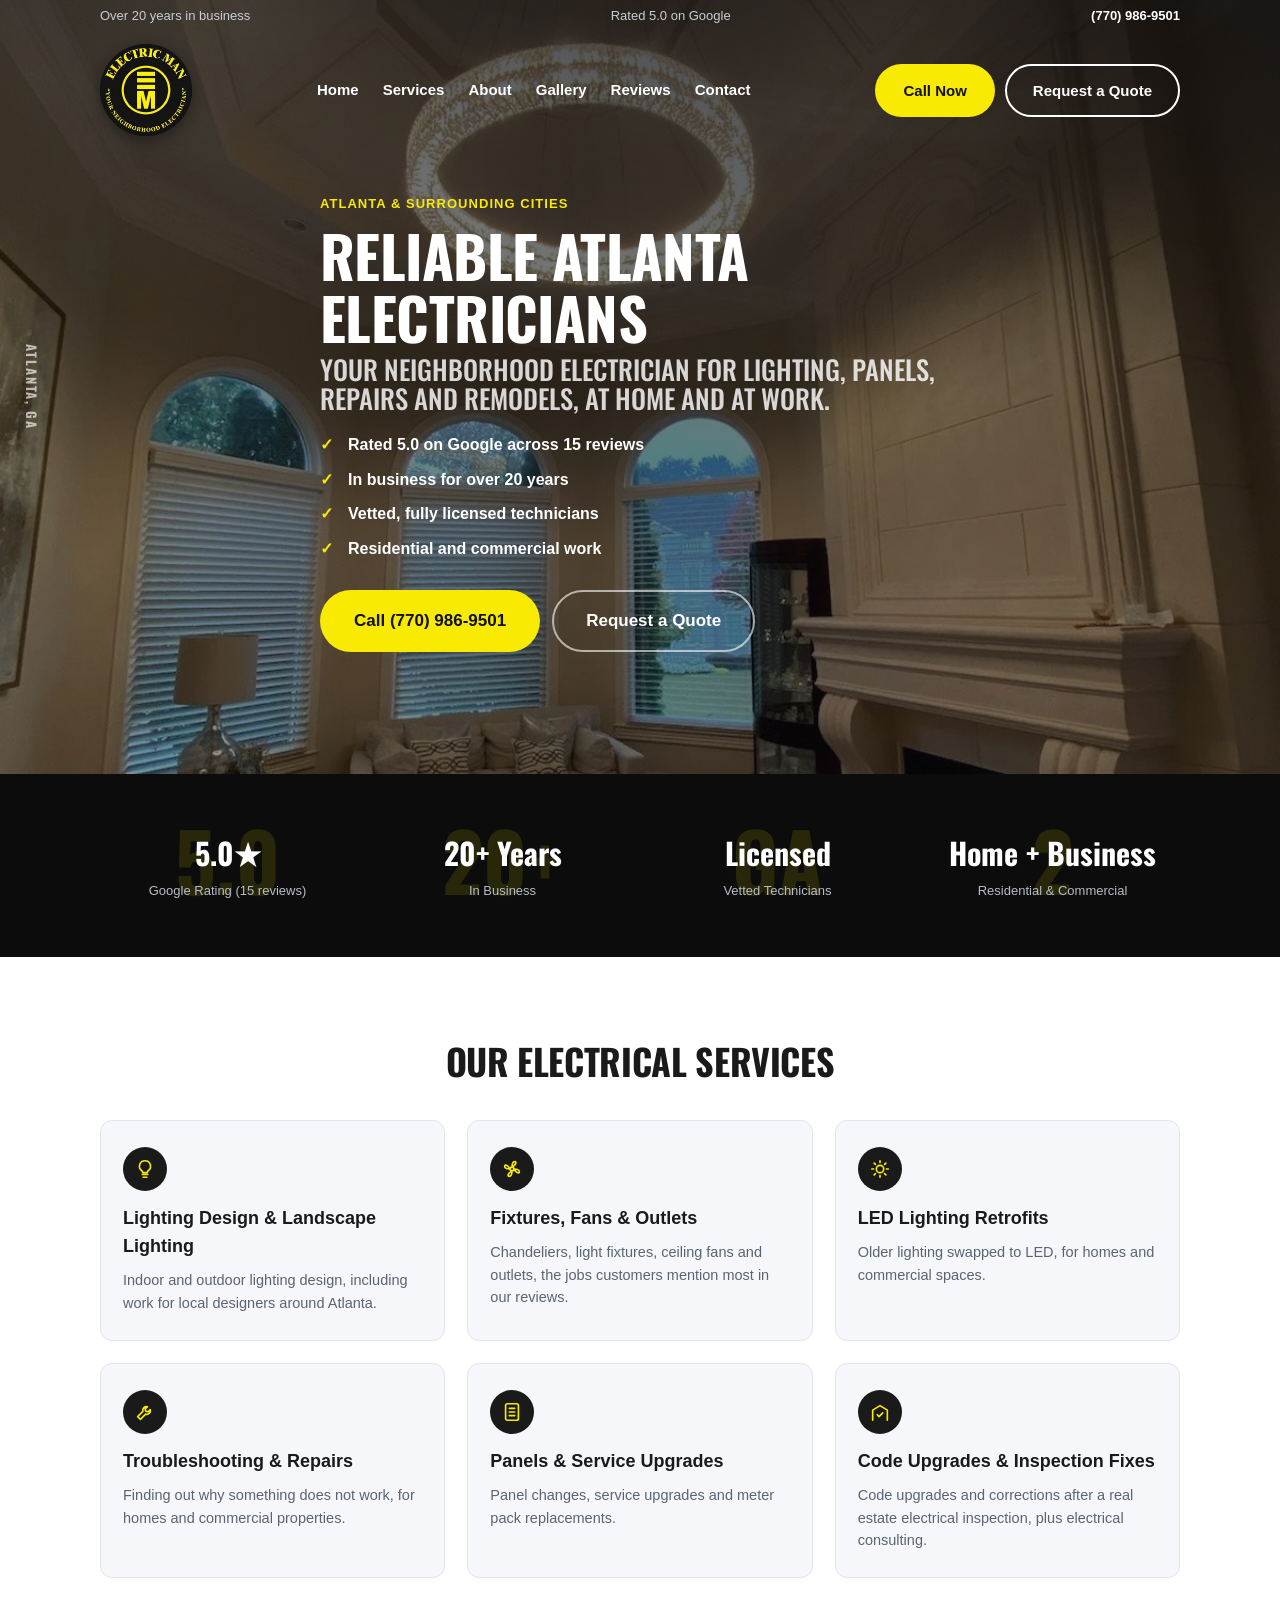
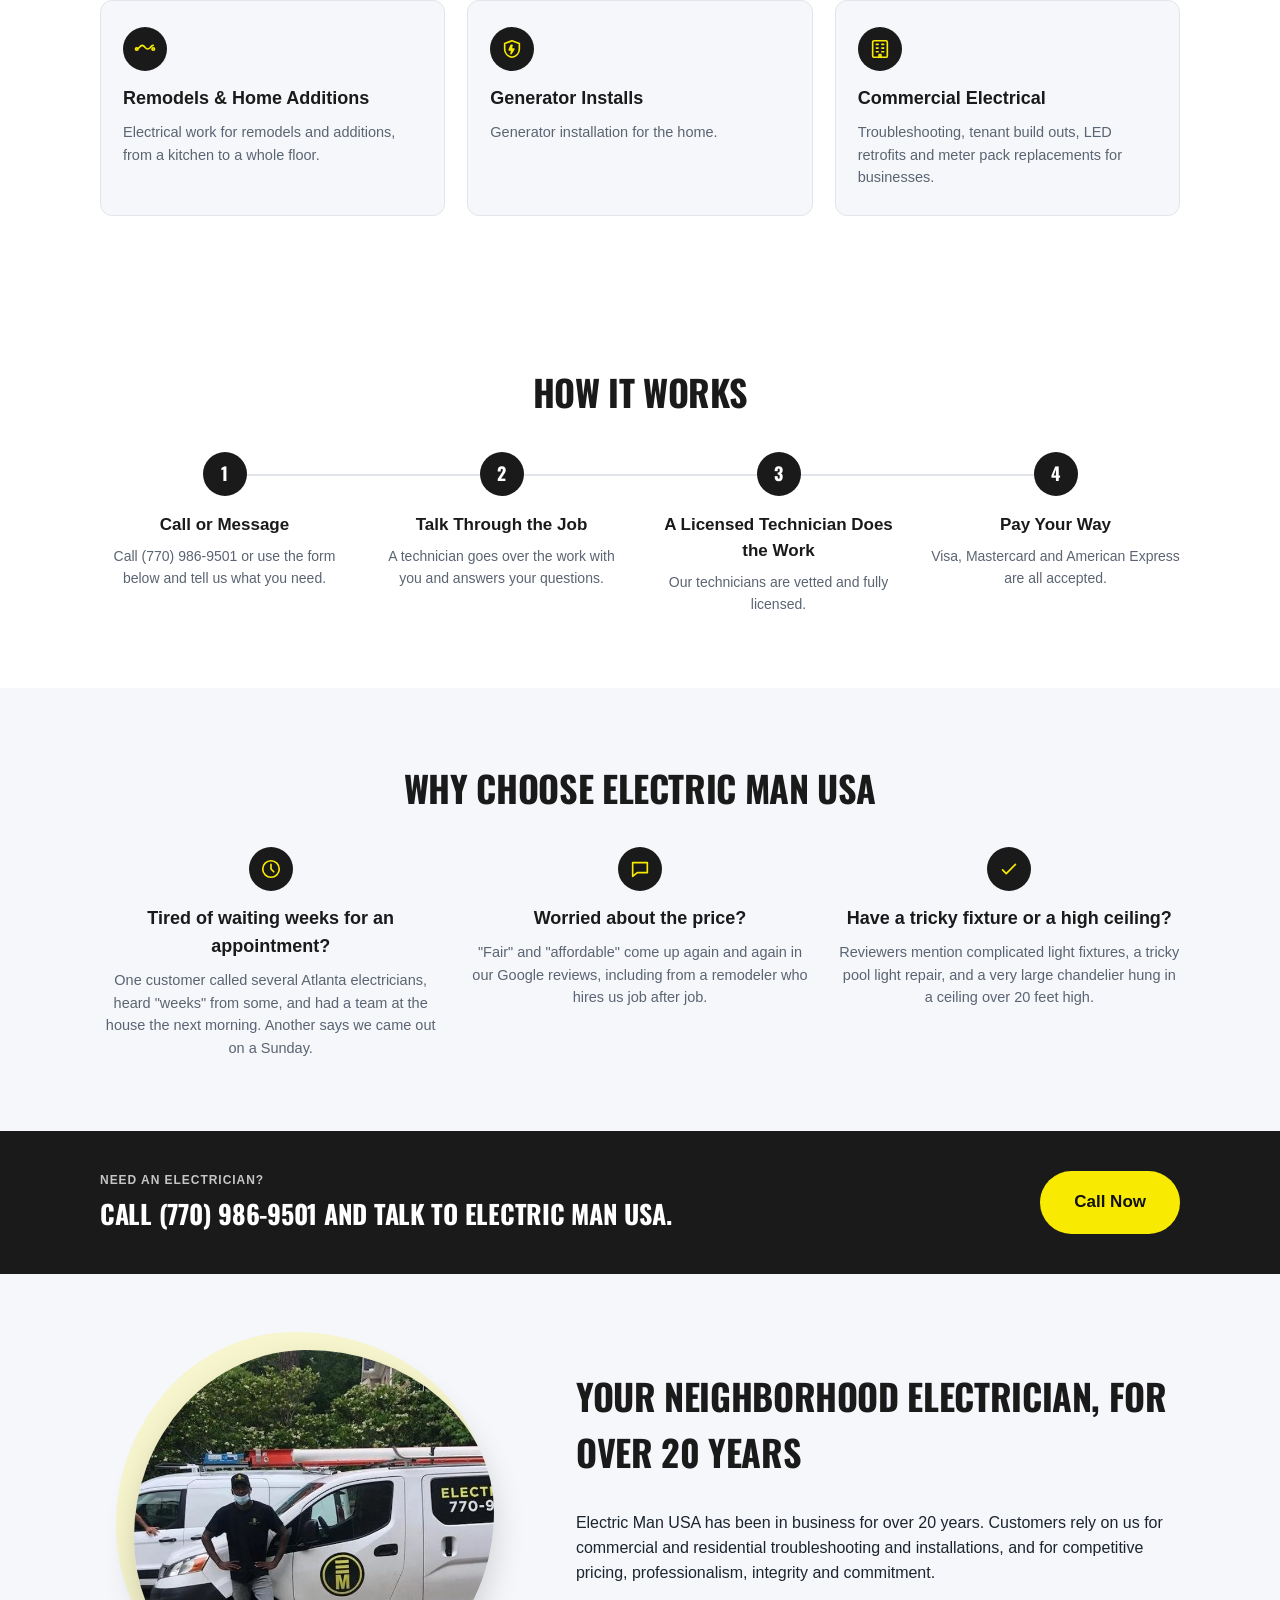
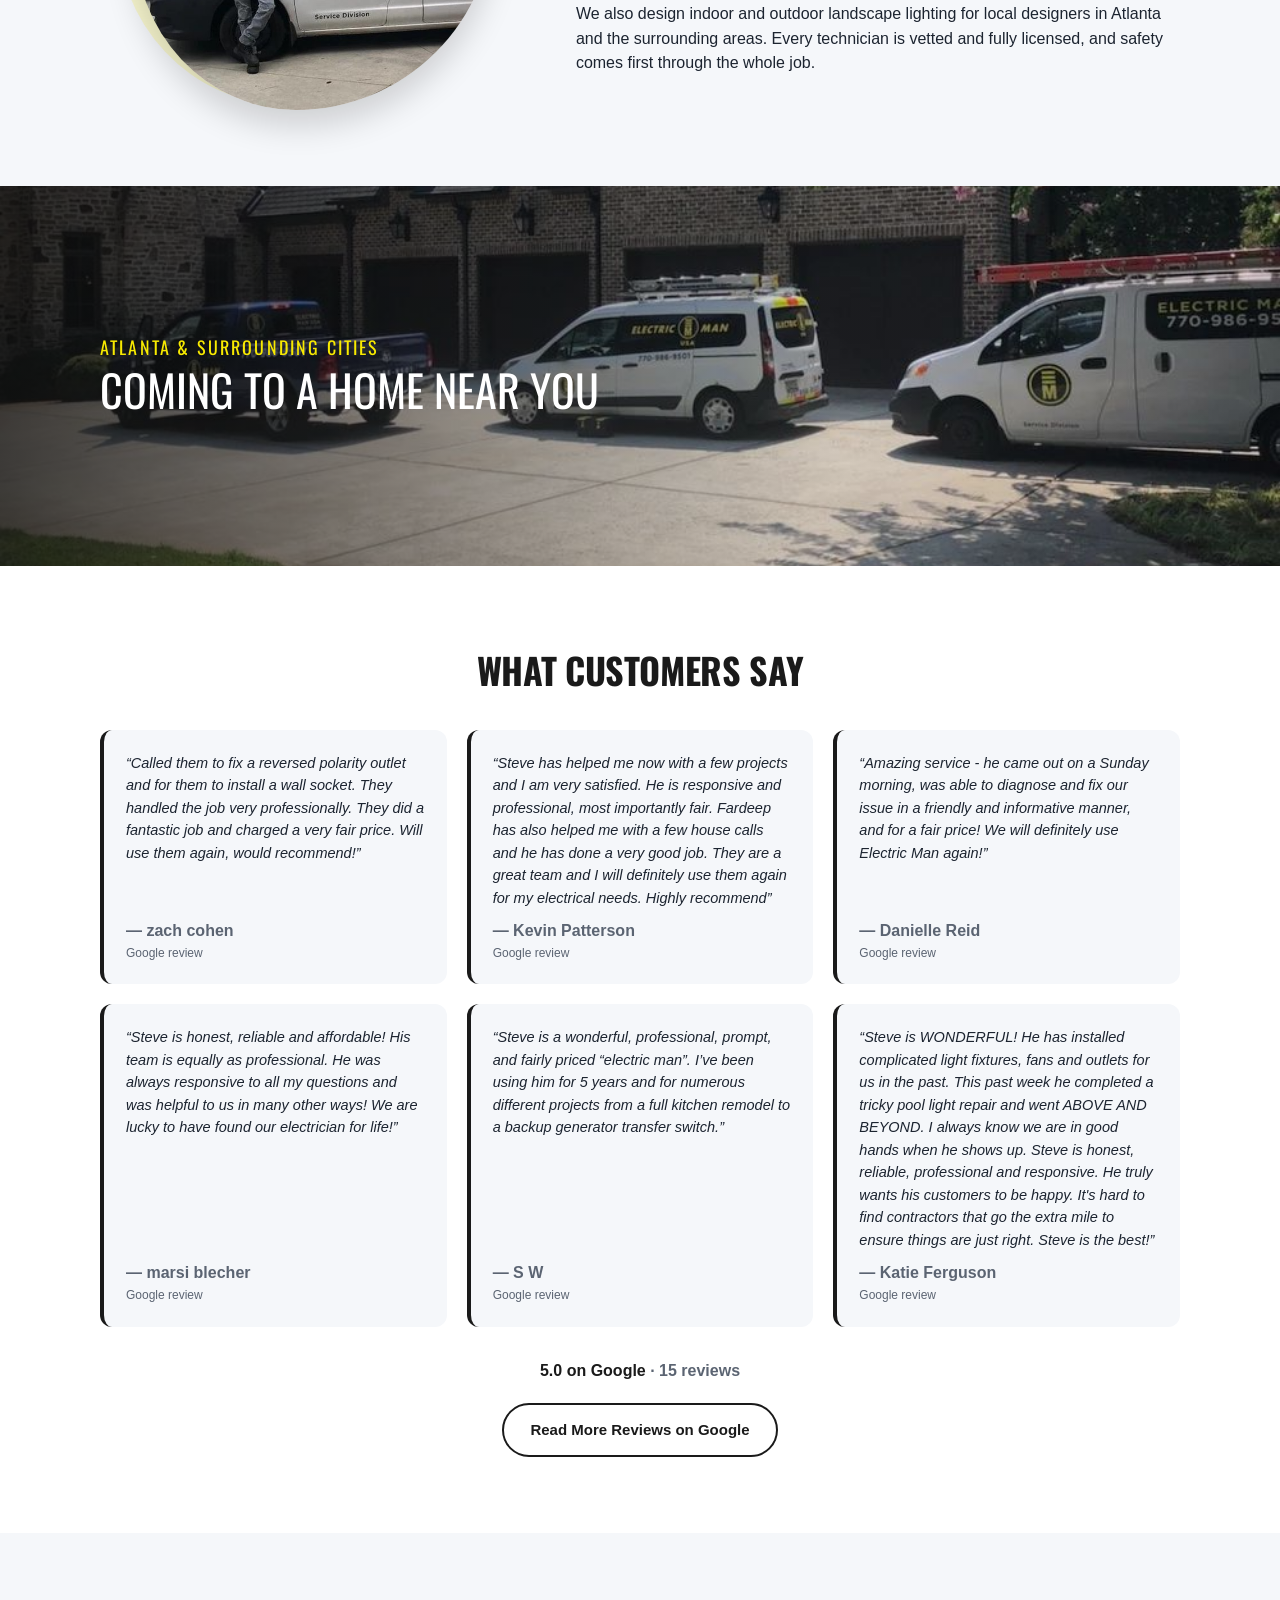
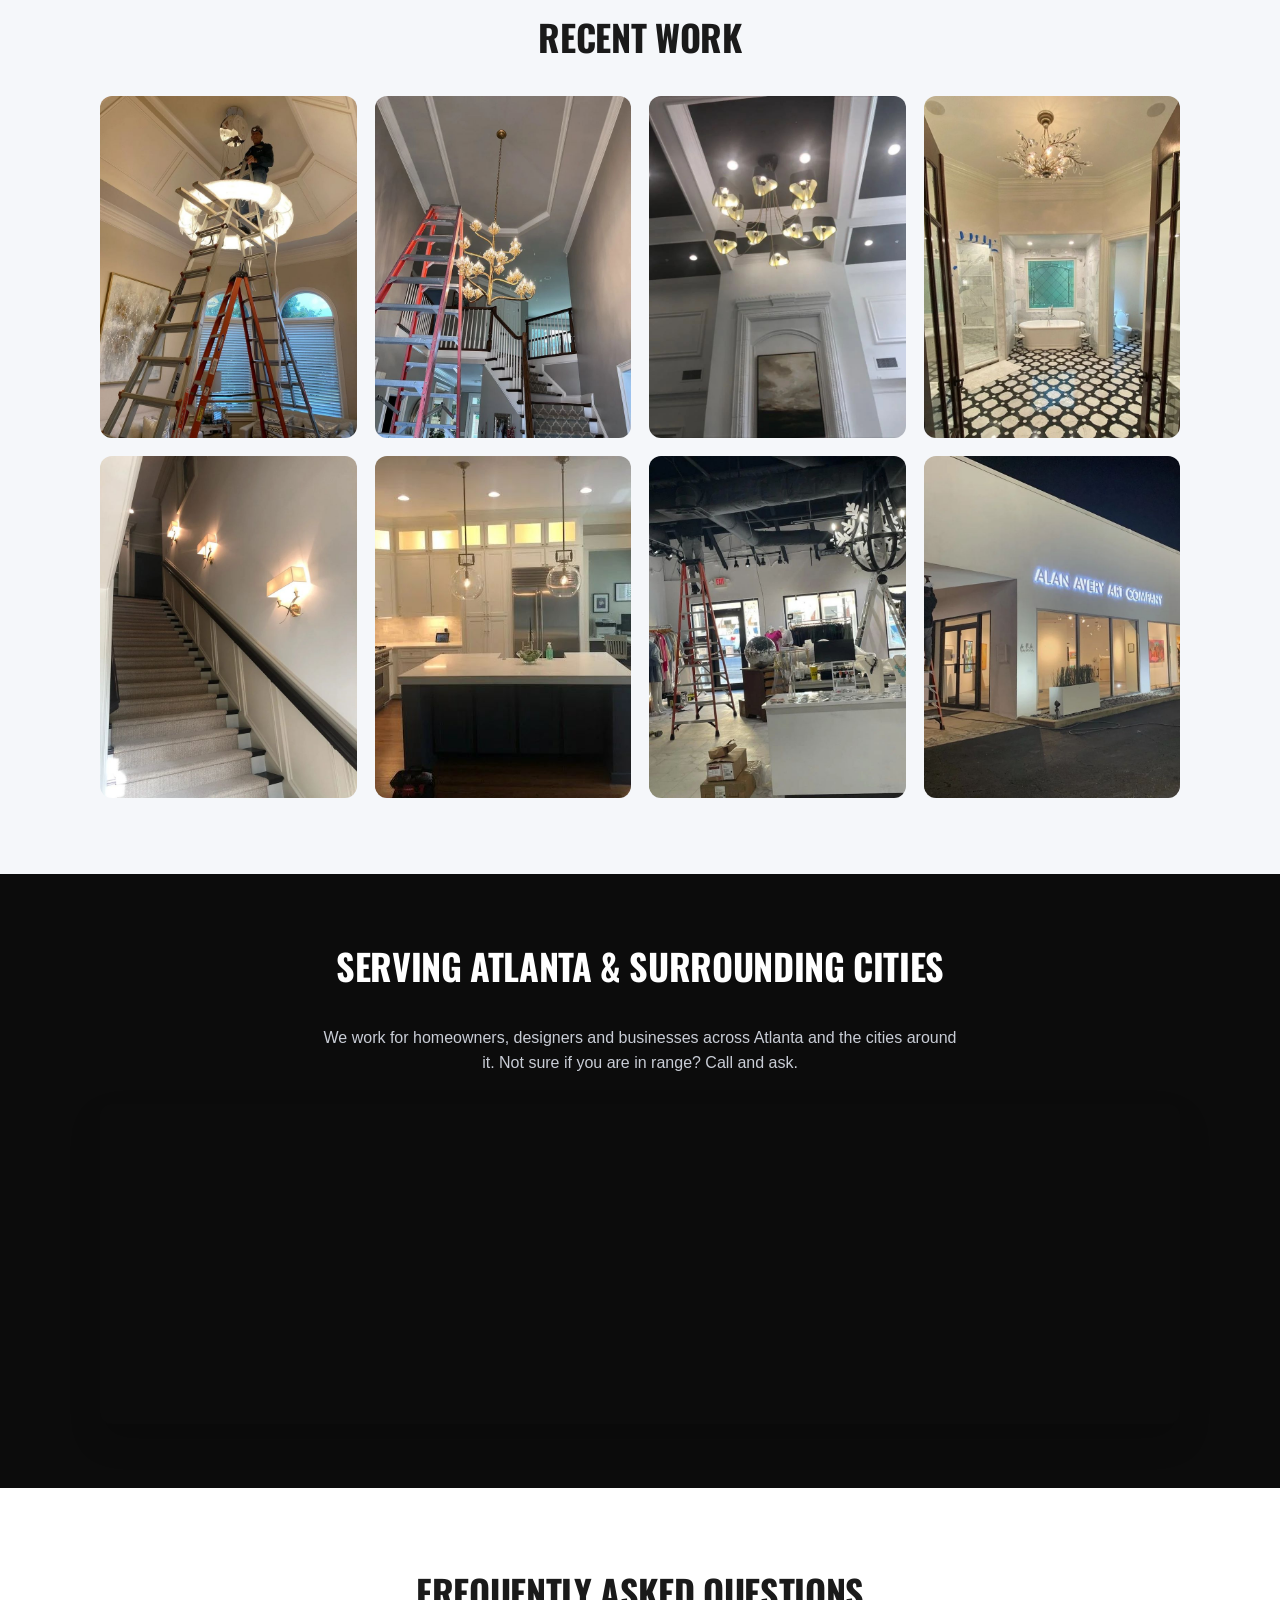
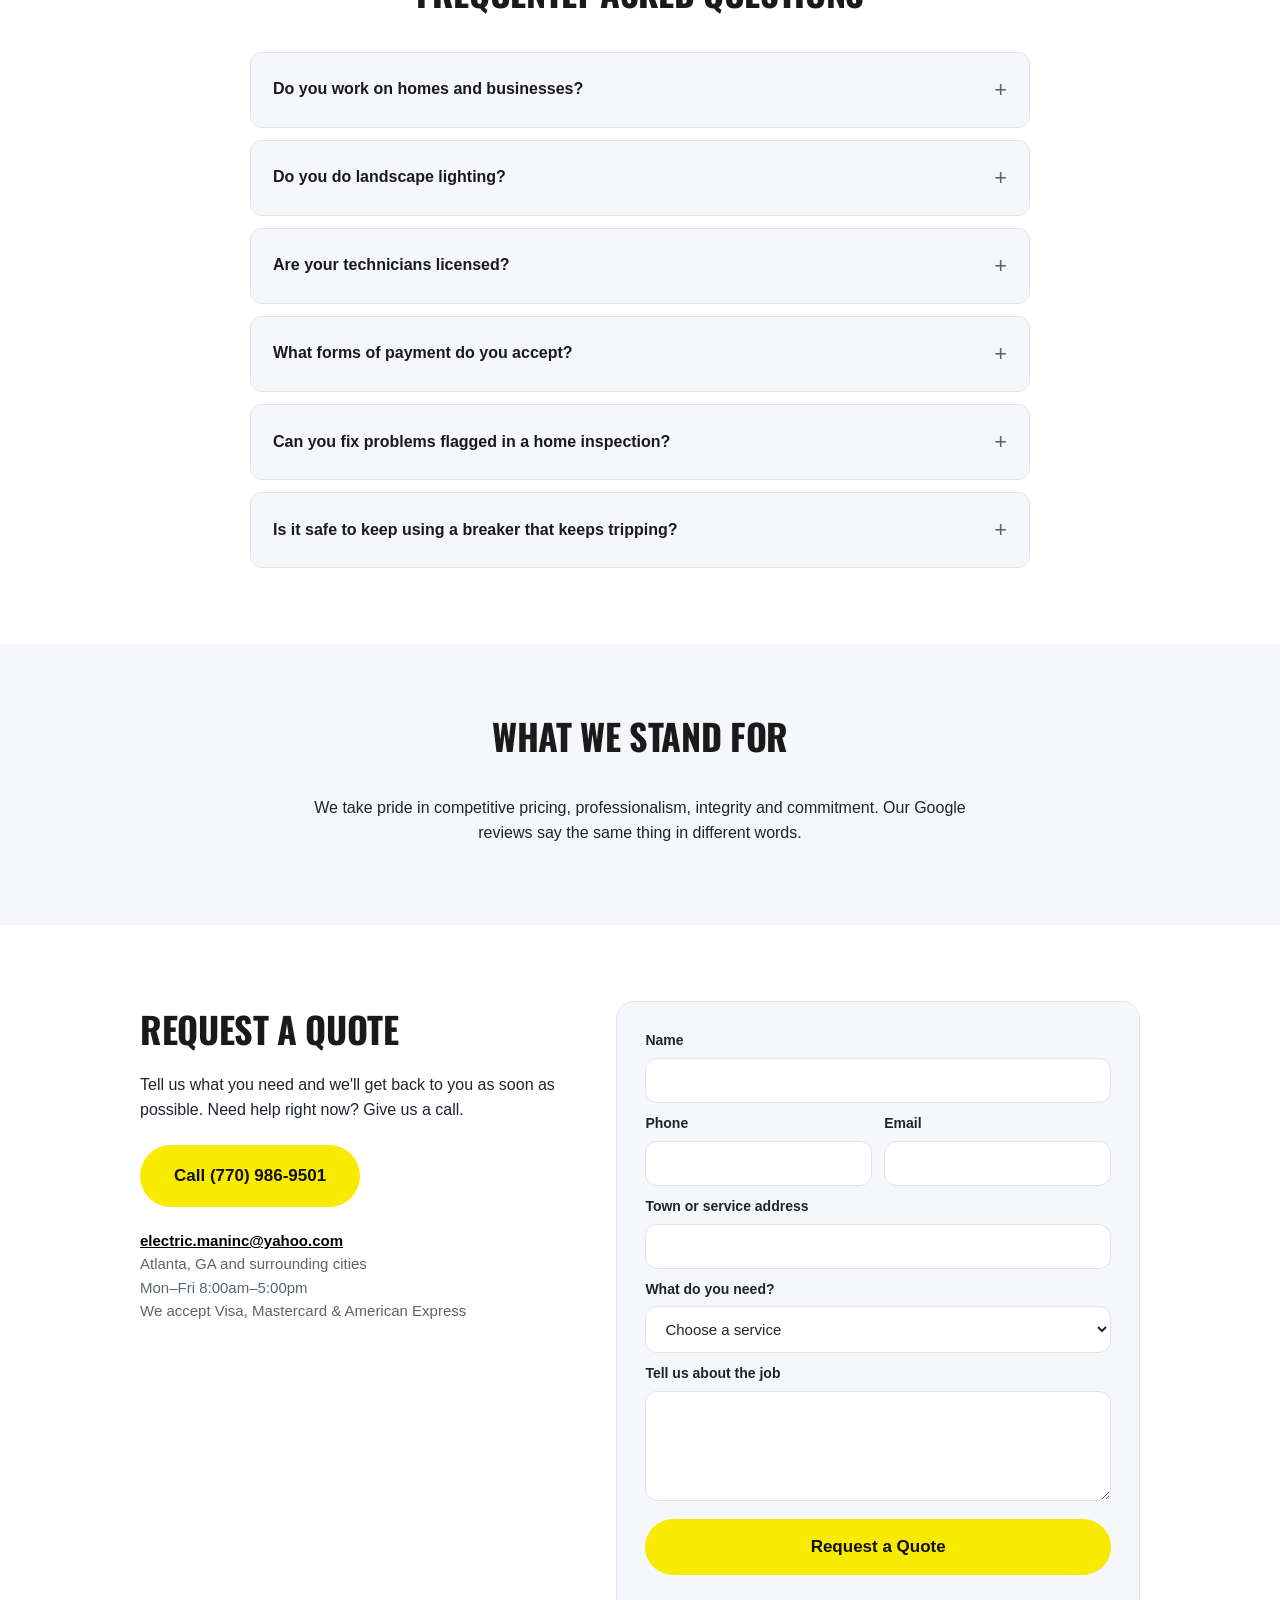
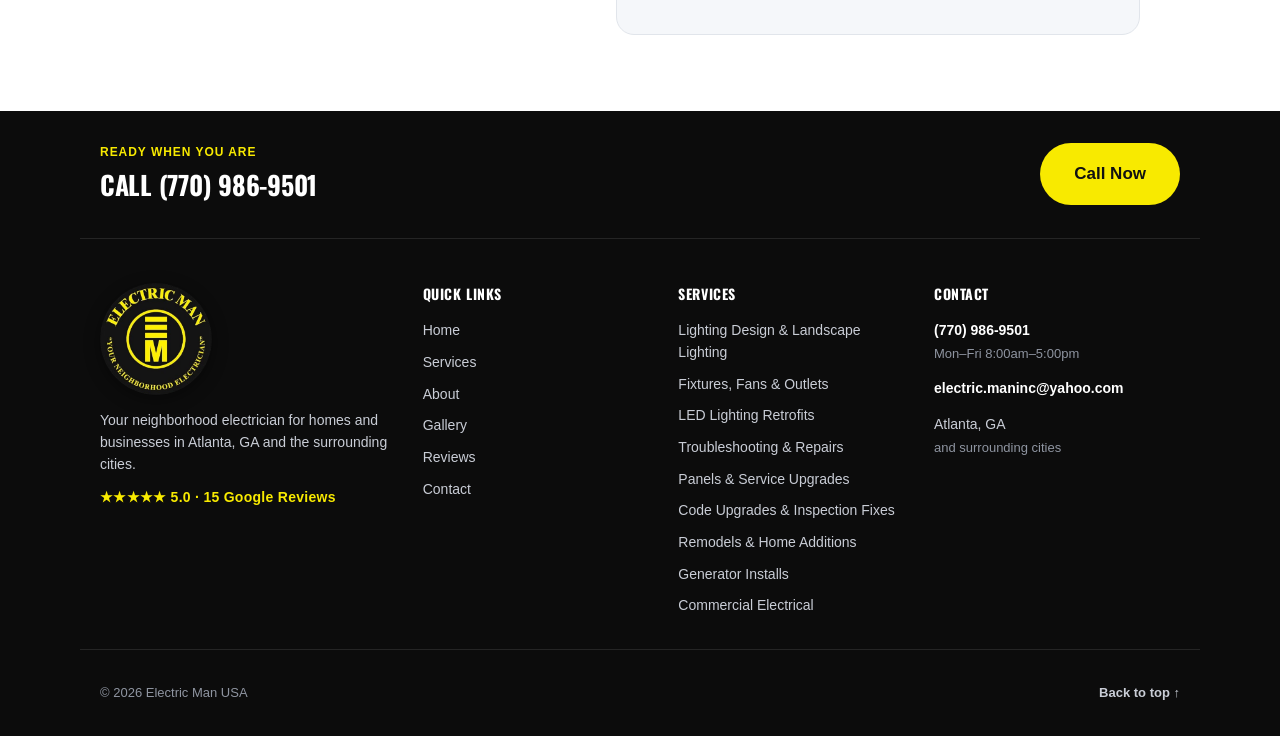
